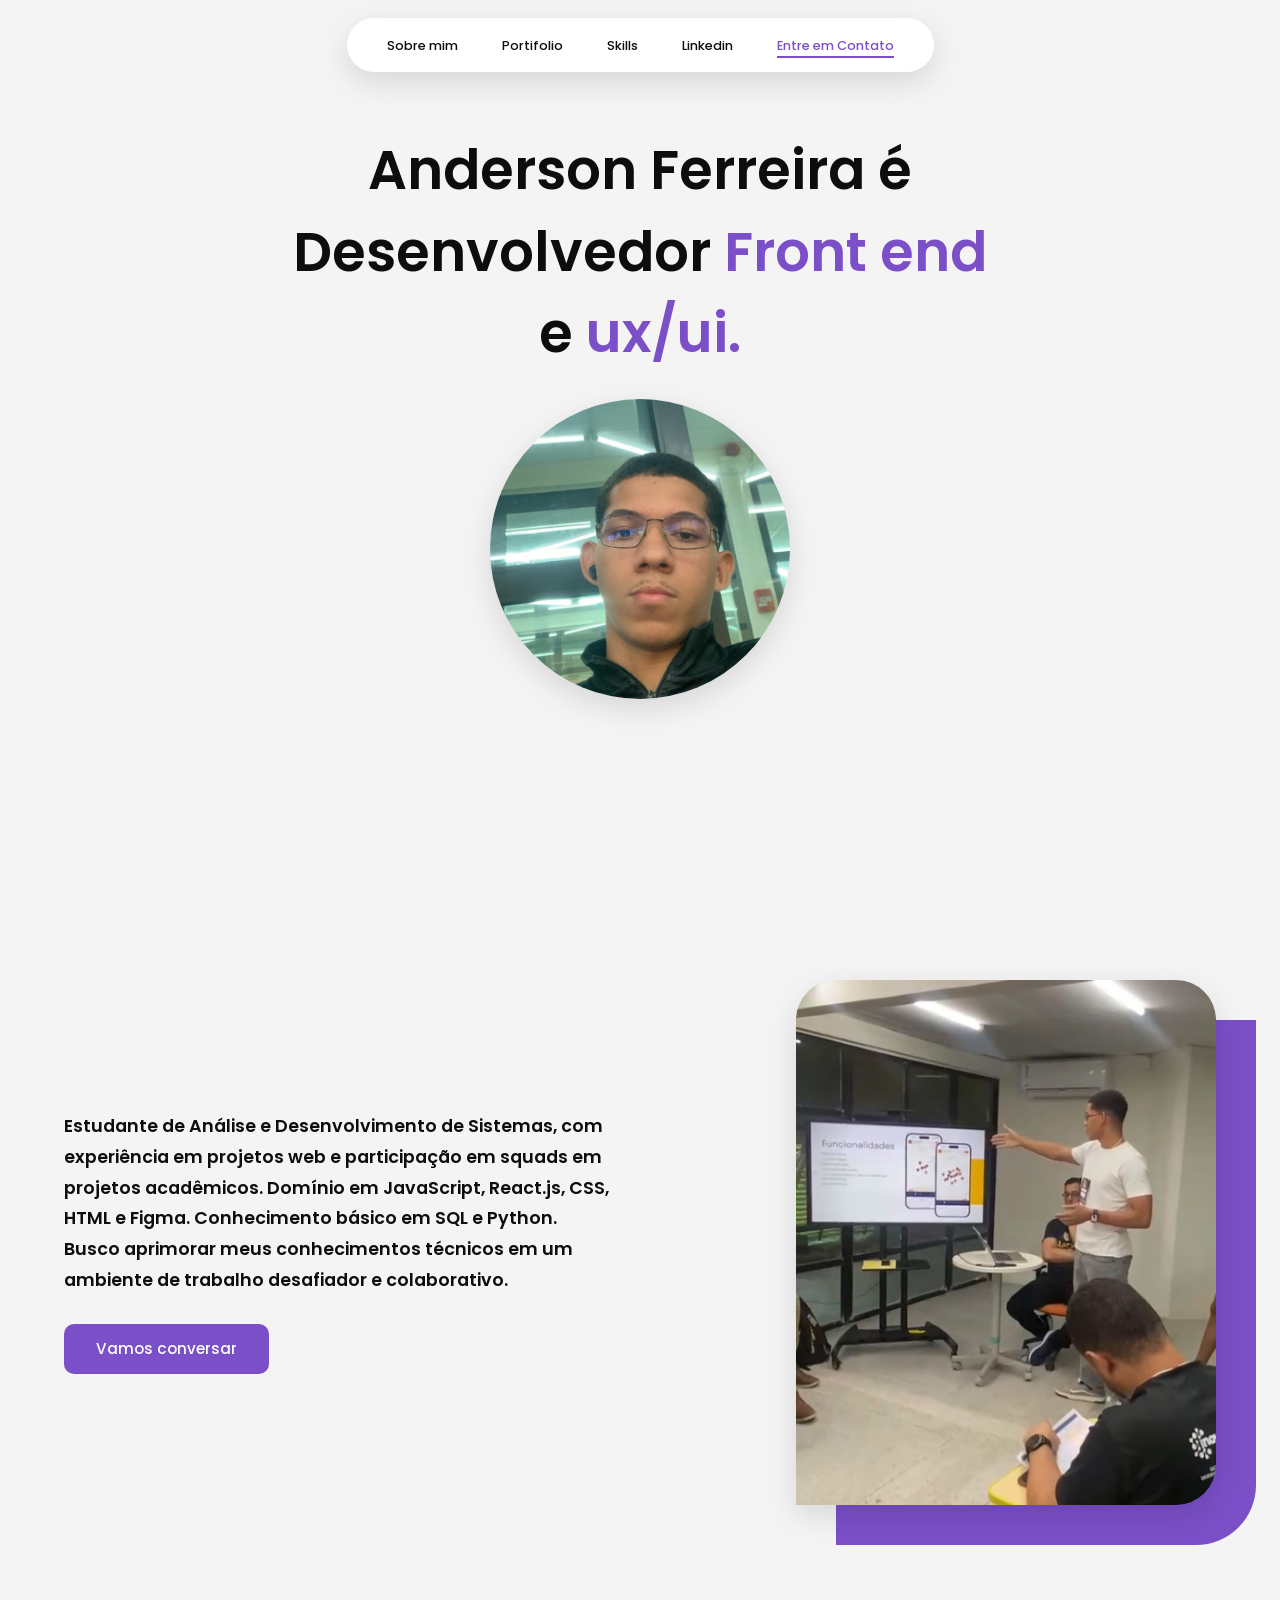
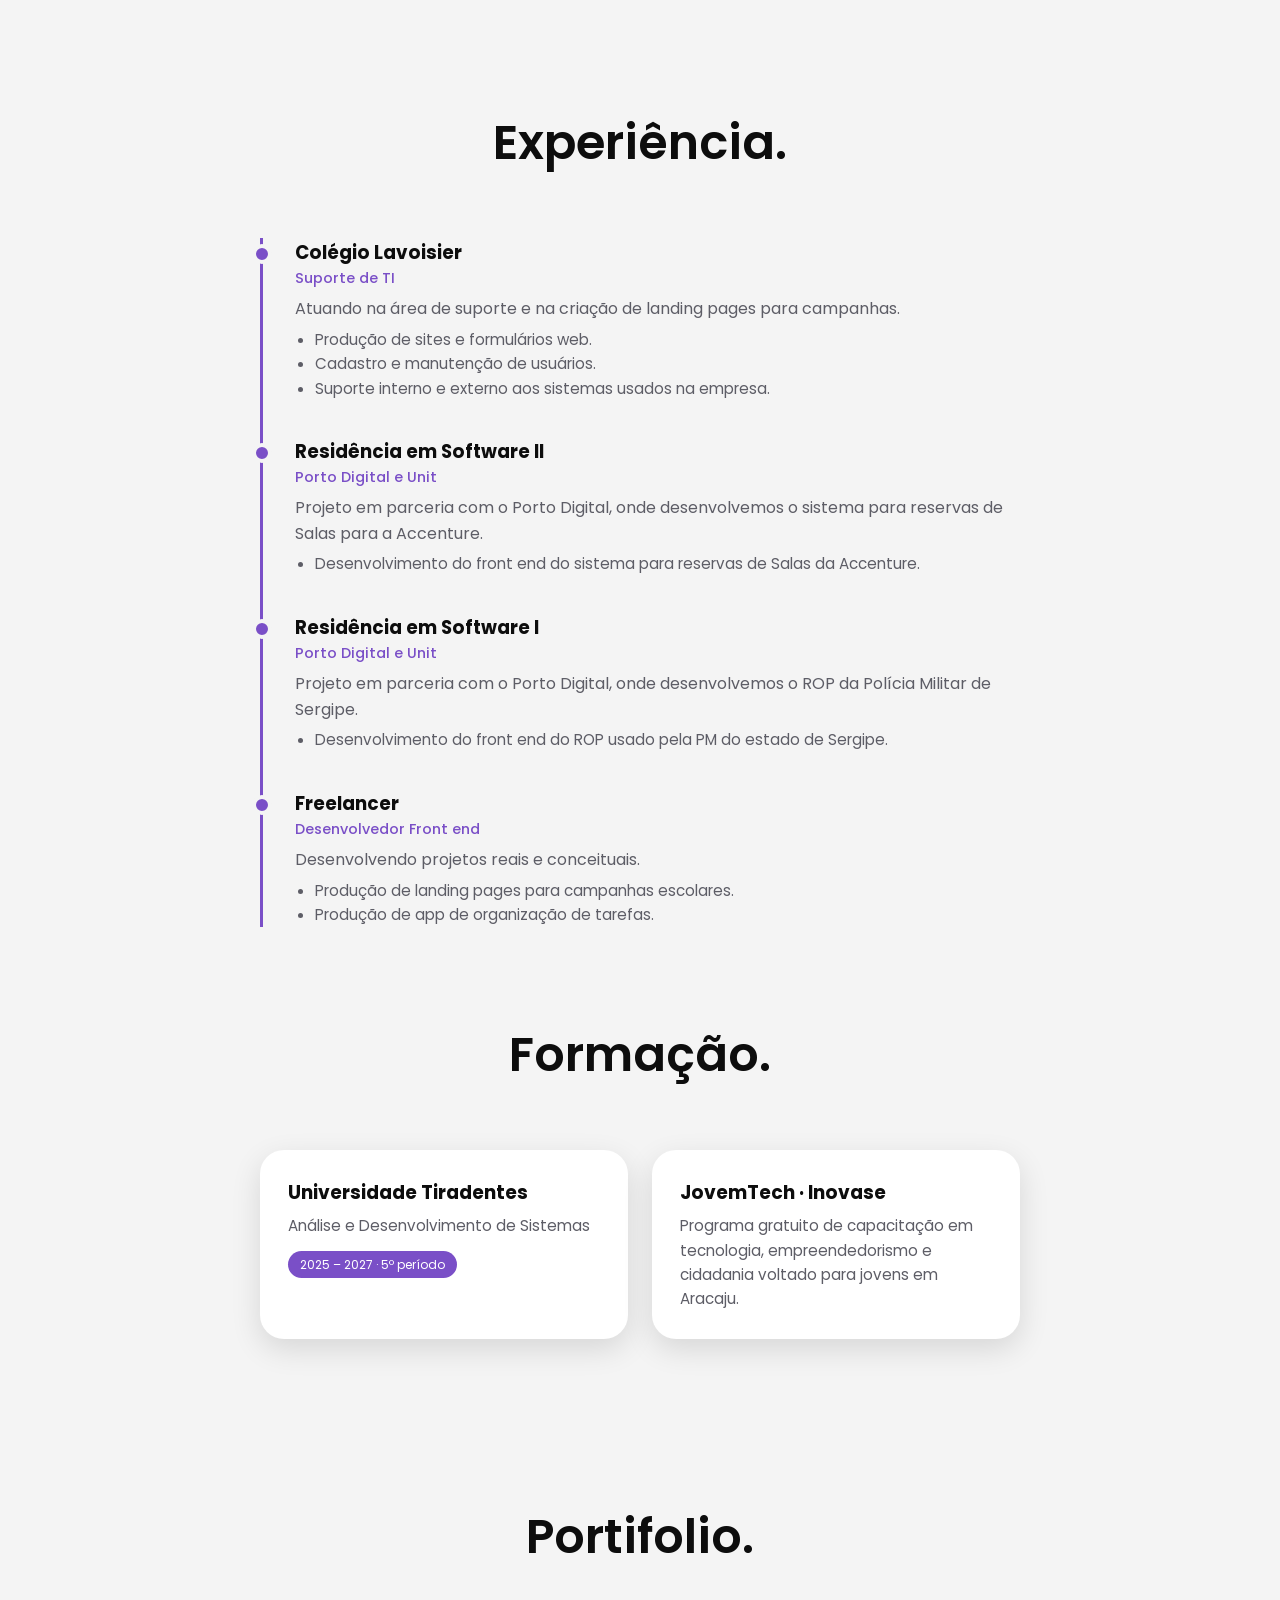
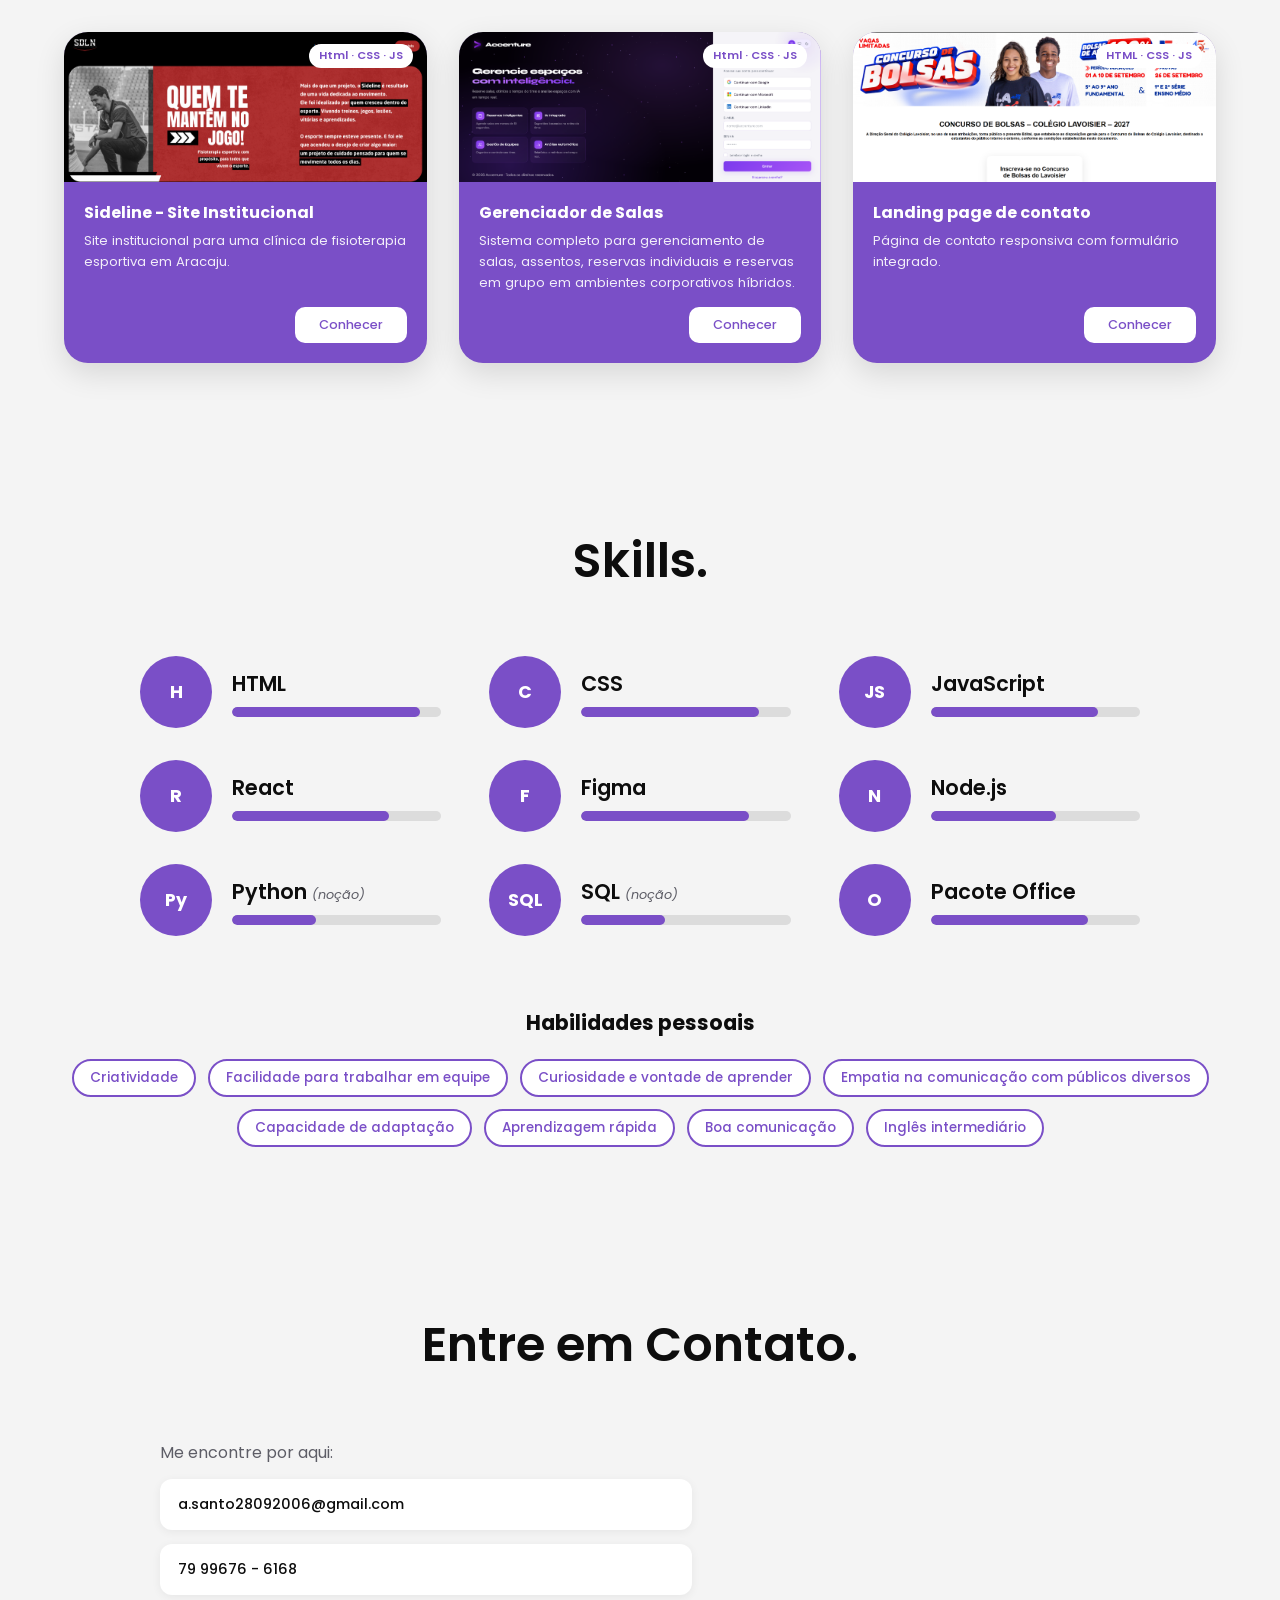
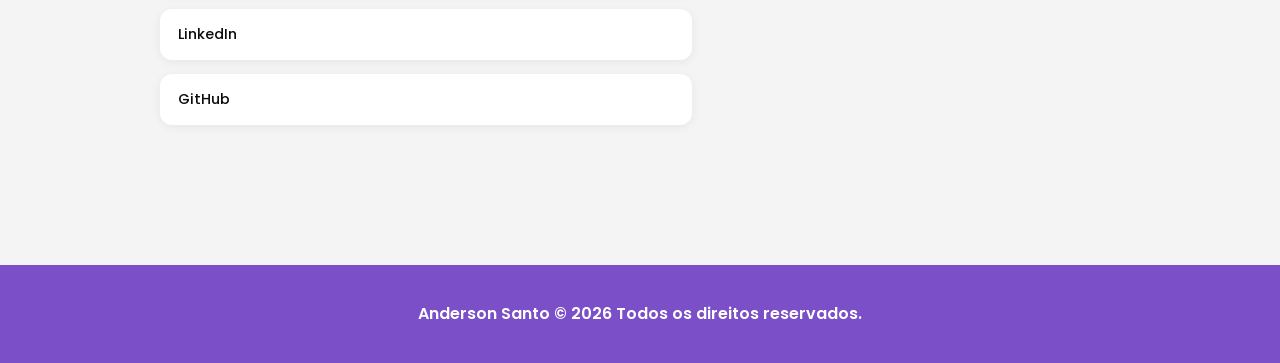
==== index.html @ 5b8234d6 "Initial commit: portfolio site Co-Authored-By: Claude Opus 5.5 <noreply@anthropic.com>" ====
<!DOCTYPE html>
<html lang="pt-BR">
<head>
  <meta charset="UTF-8" />
  <meta name="viewport" content="width=device-width, initial-scale=1.0" />
  <title>Anderson Ferreira | Desenvolvedor Front end e UX/UI</title>
   <link rel="icon" type="image" href="img/favicon-512.png" />
  <meta name="description" content="Portfólio de Anderson Ferreira, desenvolvedor Front end e UX/UI. HTML, CSS, JavaScript, React e Figma." />
  <link rel="preconnect" href="https://fonts.googleapis.com" />
  <link rel="preconnect" href="https://fonts.gstatic.com" crossorigin />
  <link href="https://fonts.googleapis.com/css2?family=Poppins:wght@400;500;600;700&display=swap" rel="stylesheet" />
  <link rel="stylesheet" href="style.css" />
</head>
<body>

  <!-- NAVBAR -->
  <header class="nav-wrap">
    <nav class="nav" id="nav" aria-label="Navegação principal">
      <button class="nav-toggle" id="navToggle" aria-label="Abrir menu" aria-expanded="false">
        <span></span><span></span><span></span>
      </button>
      <ul class="nav-list" id="navList">
        <li><a href="#sobre">Sobre mim</a></li>
        <li><a href="#portfolio">Portifolio</a></li>
        <li><a href="#skills">Skills</a></li>
        <li><a href="https://www.linkedin.com/in/anderson-ferreira-9839b72b6" target="_blank" rel="noopener">Linkedin</a></li>
        <li><a href="#contato">Entre em Contato</a></li>
      </ul>
    </nav>
  </header>

  <main>
    <!-- HERO -->
    <section class="hero" id="inicio">
      <h1 class="reveal">
        Anderson Ferreira é<br />
        Desenvolvedor <span class="accent">Front end</span><br />
        e <span class="accent">ux/ui.</span>
      </h1>
      <div class="hero-avatar reveal">
        <!-- Troque img/avatar.png pela sua ilustração -->
        <img src="img/foto1.jpeg" alt="Ilustração de Anderson Ferreira" id="avatarImg" />
     
      </div>
    </section>

    <!-- SOBRE -->
    <section class="about" id="sobre">
      <div class="about-text reveal">
        <p>
          Estudante de Análise e Desenvolvimento de Sistemas, com experiência em projetos web e
          participação em squads em projetos acadêmicos. Domínio em JavaScript, React.js, CSS, HTML
          e Figma. Conhecimento básico em SQL e Python. Busco aprimorar meus conhecimentos técnicos
          em um ambiente de trabalho desafiador e colaborativo.
        </p>
        <a href="#contato" class="btn btn-primary">Vamos conversar</a>
      </div>
      <div class="about-photo reveal">
        <div class="photo-frame">
          <!-- Troque img/foto.jpg pela sua foto -->
          <img src="img/foto2.jpeg" alt="Anderson Ferreira apresentando um projeto" id="photoImg" />
   
        </div>
      </div>
    </section>

    <!-- EXPERIÊNCIA E FORMAÇÃO -->
    <section class="section" id="experiencia">
      <h2 class="section-title reveal">Experiência.</h2>
      <div class="timeline">
        <article class="tl-item reveal">
          <span class="tl-dot"></span>
          <h3>Colégio Lavoisier <small>Suporte de TI</small></h3>
          <p>Atuando na área de suporte e na criação de landing pages para campanhas.</p>
          <ul>
            <li>Produção de sites e formulários web.</li>
            <li>Cadastro e manutenção de usuários.</li>
            <li>Suporte interno e externo aos sistemas usados na empresa.</li>
          </ul>
        </article>
         <article class="tl-item reveal">
          <span class="tl-dot"></span>
          <h3>Residência em Software II <small>Porto Digital e Unit</small></h3>
          <p>Projeto em parceria com o Porto Digital, onde desenvolvemos o sistema para reservas de Salas para a Accenture.</p>
          <ul>
            <li>Desenvolvimento do front end do sistema para reservas de Salas da Accenture.</li>
          </ul>
        </article>
        <article class="tl-item reveal">
          <span class="tl-dot"></span>
          <h3>Residência em Software I <small>Porto Digital e Unit</small></h3>
          <p>Projeto em parceria com o Porto Digital, onde desenvolvemos o ROP da Polícia Militar de Sergipe.</p>
          <ul>
            <li>Desenvolvimento do front end do ROP usado pela PM do estado de Sergipe.</li>
          </ul>
        </article>
        <article class="tl-item reveal">
          <span class="tl-dot"></span>
          <h3>Freelancer <small>Desenvolvedor Front end</small></h3>
          <p>Desenvolvendo projetos reais e conceituais.</p>
          <ul>
            <li>Produção de landing pages para campanhas escolares.</li>
            <li>Produção de app de organização de tarefas.</li>
          </ul>
        </article>
      </div>

      <h2 class="section-title sub reveal">Formação.</h2>
      <div class="edu-grid">
        <article class="edu-card reveal">
          <h3>Universidade Tiradentes</h3>
          <p>Análise e Desenvolvimento de Sistemas</p>
          <span class="tag">2025 – 2027 · 5º período</span>
        </article>
        <article class="edu-card reveal">
          <h3>JovemTech · Inovase</h3>
          <p>Programa gratuito de capacitação em tecnologia, empreendedorismo e cidadania voltado para jovens em Aracaju.</p>
        </article>
      </div>
    </section>

    <!-- PORTFÓLIO -->
    <section class="section" id="portfolio">
      <h2 class="section-title reveal">Portifolio.</h2>
      <div class="cards">

        <article class="card reveal">
          <div class="card-img">
            <img src="img/image3.png" alt="Tela de login do Gerenciador de Salas"><span class="card-icon">Html · CSS · JS</span></div>
          <div class="card-body">
            <h3>Sideline - Site Institucional</h3>
            <p>Site institucional para uma clínica de fisioterapia esportiva em Aracaju.</p>
            <a class="btn btn-light" href="https://andersonsanto09.github.io/site-sideline/" target="_blank" rel="noopener">Conhecer</a>
          </div>
        </article>

        <article class="card reveal">
          <div class="card-img">
            <img src="img/image.png" alt="Tela de login do Gerenciador de Salas">
            <span class="card-icon">Html · CSS · JS</span>
          </div>
          <div class="card-body">
            <h3>Gerenciador de Salas</h3>
            <p>Sistema completo para gerenciamento de salas, assentos, reservas individuais e reservas em grupo em ambientes corporativos híbridos.
            </p>
            <a class="btn btn-light" href="projects/accenture-v3-demo/accenture-v3/index.html" target="_blank" rel="noopener">Conhecer</a>
          </div>
        </article>


        <article class="card reveal">
          <div class="card-img">
             <img src="img/image2.png" alt="Tela de login do Gerenciador de Salas"><span class="card-icon">HTML · CSS · JS</span></div>
          <div class="card-body">
            <h3>Landing page de contato</h3>
            <p>Página de contato responsiva com formulário integrado.</p>
            <a class="btn btn-light" href="https://andersonsanto09.github.io/LandingPage-Formulario/" target="_blank" rel="noopener">Conhecer</a>
          </div>
        </article>

      </div>
    </section>

    <!-- SKILLS -->
    <section class="section" id="skills">
      <h2 class="section-title reveal">Skills.</h2>
      <div class="skills">
        <div class="skill reveal" data-level="90">
          <div class="skill-icon">H</div>
          <div class="skill-info"><span class="skill-name">HTML</span><div class="bar"><i></i></div></div>
        </div>
        <div class="skill reveal" data-level="85">
          <div class="skill-icon">C</div>
          <div class="skill-info"><span class="skill-name">CSS</span><div class="bar"><i></i></div></div>
        </div>
        <div class="skill reveal" data-level="80">
          <div class="skill-icon">JS</div>
          <div class="skill-info"><span class="skill-name">JavaScript</span><div class="bar"><i></i></div></div>
        </div>
        <div class="skill reveal" data-level="75">
          <div class="skill-icon">R</div>
          <div class="skill-info"><span class="skill-name">React</span><div class="bar"><i></i></div></div>
        </div>
        <div class="skill reveal" data-level="80">
          <div class="skill-icon">F</div>
          <div class="skill-info"><span class="skill-name">Figma</span><div class="bar"><i></i></div></div>
        </div>
        <div class="skill reveal" data-level="60">
          <div class="skill-icon">N</div>
          <div class="skill-info"><span class="skill-name">Node.js</span><div class="bar"><i></i></div></div>
        </div>
        <div class="skill reveal" data-level="40">
          <div class="skill-icon">Py</div>
          <div class="skill-info"><span class="skill-name">Python <em>(noção)</em></span><div class="bar"><i></i></div></div>
        </div>
        <div class="skill reveal" data-level="40">
          <div class="skill-icon">SQL</div>
          <div class="skill-info"><span class="skill-name">SQL <em>(noção)</em></span><div class="bar"><i></i></div></div>
        </div>
        <div class="skill reveal" data-level="75">
          <div class="skill-icon">O</div>
          <div class="skill-info"><span class="skill-name">Pacote Office</span><div class="bar"><i></i></div></div>
        </div>
      </div>

      <h3 class="soft-title reveal">Habilidades pessoais</h3>
      <ul class="chips reveal">
        <li>Criatividade</li>
        <li>Facilidade para trabalhar em equipe</li>
        <li>Curiosidade e vontade de aprender</li>
        <li>Empatia na comunicação com públicos diversos</li>
        <li>Capacidade de adaptação</li>
        <li>Aprendizagem rápida</li>
        <li>Boa comunicação</li>
        <li>Inglês intermediário</li>
      </ul>
    </section>

    <!-- CONTATO -->
    <section class="section" id="contato">
      <h2 class="section-title reveal">Entre em Contato.</h2>
      <div class="contact">
        <!-- <form class="form reveal" id="contactForm" novalidate>
          <label>Nome
            <input type="text" name="nome" id="nome" placeholder="Seu nome" required />
          </label>
          <label>E-mail
            <input type="email" name="email" id="email" placeholder="seu@email.com" required />
          </label>
          <label>Mensagem
            <textarea name="mensagem" id="mensagem" rows="5" placeholder="Como posso ajudar?" required></textarea>
          </label>
          <p class="form-msg" id="formMsg" role="status" aria-live="polite"></p>
          <button type="submit" class="btn btn-primary">Enviar mensagem</button>
        </form> -->

        <div class="contact-info reveal">
          <p>Me encontre por aqui:</p>
          <a href="mailto:a.santo28092006@gmail.com" class="contact-link">a.santo28092006@gmail.com</a>
          <a href="tel:79996766168" class="contact-link">79 99676 - 6168</a>
          <a href="https://www.linkedin.com/in/anderson-ferreira-9839b72b6" target="_blank" rel="noopener" class="contact-link">LinkedIn</a>
          <a href="https://github.com/andersonsanto09" target="_blank" rel="noopener" class="contact-link">GitHub</a>
        </div>
      </div>
    </section>
  </main>

  <footer class="footer">
    <p>Anderson Santo © 2026 Todos os direitos reservados.</p>
  </footer>

  <script src="script.js"></script>
</body>
</html>
---- style.css ----
:root {
  --purple: #7a4fc7;
  --purple-dark: #6238b0;
  --bg: #f4f4f4;
  --text: #0d0d0d;
  --muted: #5d5d66;
  --gray: #dcdcdc;
  --radius: 24px;
  --shadow: 0 10px 30px rgba(0, 0, 0, 0.12);
}

*, *::before, *::after { box-sizing: border-box; margin: 0; padding: 0; }

html { scroll-behavior: smooth; scroll-padding-top: 90px; }

body {
  font-family: "Poppins", system-ui, sans-serif;
  background: var(--bg);
  color: var(--text);
  line-height: 1.6;
  overflow-x: hidden;
}

img { max-width: 100%; display: block; }
a { color: inherit; text-decoration: none; }
ul { list-style: none; }

/* ---------- NAV ---------- */
.nav-wrap {
  position: fixed;
  top: 18px;
  left: 0;
  right: 0;
  display: flex;
  justify-content: center;
  z-index: 100;
  padding: 0 16px;
}
.nav {
  background: #fff;
  border-radius: 30px;
  box-shadow: var(--shadow);
  padding: 14px 40px;
}
.nav-list { display: flex; gap: 44px; }
.nav-list a {
  font-size: 0.8rem;
  font-weight: 500;
  position: relative;
  padding: 4px 0;
  transition: color 0.2s;
}
.nav-list a::after {
  content: "";
  position: absolute;
  left: 0; bottom: 0;
  width: 0; height: 2px;
  background: var(--purple);
  transition: width 0.25s;
}
.nav-list a:hover, .nav-list a.active { color: var(--purple); }
.nav-list a:hover::after, .nav-list a.active::after { width: 100%; }

.nav-toggle { display: none; background: none; border: 0; cursor: pointer; padding: 4px; }
.nav-toggle span { display: block; width: 24px; height: 2px; background: var(--text); margin: 5px 0; transition: 0.25s; }

/* ---------- HERO ---------- */
.hero {
  min-height: 100vh;
  padding: 130px 20px 60px;
  text-align: center;
  display: flex;
  flex-direction: column;
  align-items: center;
}
.hero h1 {
  font-size: clamp(2rem, 5vw, 3.4rem);
  font-weight: 600;
  line-height: 1.5;
}
.accent { color: var(--purple); }
.hero-avatar {
  margin-top: 24px;
  width: min(300px, 70vw);
}
.hero-avatar img {
  width: 100%;
  aspect-ratio: 1;
  object-fit: cover;
  object-position: 50% 75%;
  border-radius: 50%;
  box-shadow: var(--shadow);
}
.avatar-fallback {
  width: 220px; height: 220px; border-radius: 50%;
  background: var(--purple); color: #fff;
  display: grid; place-items: center;
  font-size: 4rem; font-weight: 700;
}

/* ---------- SOBRE ---------- */
.about {
  max-width: 1200px;
  margin: 0 auto;
  padding: 80px 24px 120px;
  display: grid;
  grid-template-columns: 1fr 1fr;
  gap: 60px;
  align-items: center;
}
.about-text p {
  font-size: 1.1rem;
  font-weight: 600;
  line-height: 1.75;
  margin-bottom: 28px;
}
.photo-frame {
  position: relative;
  width: min(420px, 100%);
  margin-left: auto;
  aspect-ratio: 4 / 5;
  z-index: 0;
}
.photo-frame::before {
  content: "";
  position: absolute;
  inset: 40px -40px -40px 40px;
  background: var(--purple);
  border-radius: 0 0 60px 0;
  border-bottom-right-radius: 60px;
  z-index: -1;
}
.photo-frame img, .photo-fallback {
  width: 100%; height: 100%;
  object-fit: cover;
  border-radius: 40px 40px 40px 0;
  box-shadow: var(--shadow);
}
.photo-fallback { background: var(--gray); display: grid; place-items: center; color: var(--muted); }

/* ---------- SEÇÕES ---------- */
.section {
  max-width: 1200px;
  margin: 0 auto;
  padding: 80px 24px;
}
.section-title {
  text-align: center;
  font-size: clamp(2rem, 4vw, 3rem);
  font-weight: 600;
  margin-bottom: 56px;
}
.section-title.sub { margin-top: 90px; }

/* ---------- TIMELINE ---------- */
.timeline {
  max-width: 760px;
  margin: 0 auto;
  border-left: 3px solid var(--purple);
  padding-left: 32px;
  display: grid;
  gap: 36px;
}
.tl-item { position: relative; }
.tl-dot {
  position: absolute;
  left: -43px; top: 6px;
  width: 20px; height: 20px;
  background: var(--purple);
  border: 4px solid var(--bg);
  border-radius: 50%;
}
.tl-item h3 { font-size: 1.15rem; }
.tl-item h3 small { display: block; color: var(--purple); font-weight: 500; font-size: 0.9rem; }
.tl-item p { color: var(--muted); margin: 6px 0; }
.tl-item ul { list-style: disc; padding-left: 20px; color: var(--muted); font-size: 0.95rem; }

.edu-grid {
  display: grid;
  grid-template-columns: repeat(auto-fit, minmax(280px, 1fr));
  gap: 24px;
  max-width: 760px;
  margin: 0 auto;
}
.edu-card {
  background: #fff;
  border-radius: var(--radius);
  padding: 28px;
  box-shadow: var(--shadow);
}
.edu-card h3 { margin-bottom: 6px; }
.edu-card p { color: var(--muted); font-size: 0.95rem; }
.tag {
  display: inline-block; margin-top: 12px;
  background: var(--purple); color: #fff;
  font-size: 0.75rem; padding: 4px 12px; border-radius: 20px;
}

/* ---------- CARDS ---------- */
.cards {
  display: grid;
  grid-template-columns: repeat(auto-fill, minmax(290px, 1fr));
  gap: 32px;
}
.card {
  background: var(--purple);
  color: #fff;
  border-radius: var(--radius);
  overflow: hidden;
  box-shadow: var(--shadow);
  display: flex;
  flex-direction: column;
  transition: transform 0.25s, box-shadow 0.25s;
}
.card:hover { transform: translateY(-6px); box-shadow: 0 16px 36px rgba(122, 79, 199, 0.35); }
.card-img {
  height: 150px;
  background: var(--gray);
  position: relative;
  overflow: hidden;
}
.card-img img {
  width: 100%; height: 100%;
  object-fit: cover;
  object-position: left top;
  display: block;
}
.card-icon {
  position: absolute;
  top: 12px; right: 14px;
  font-size: 0.7rem; font-weight: 600;
  color: var(--purple);
  background: #fff;
  padding: 3px 10px;
  border-radius: 20px;
}
.card-body {
  padding: 18px 20px 20px;
  display: flex; flex-direction: column; flex: 1;
}
.card-body h3 { font-size: 1rem; }
.card-body p { font-size: 0.82rem; opacity: 0.9; margin: 4px 0 14px; flex: 1; }

/* ---------- BOTÕES ---------- */
.btn {
  display: inline-block;
  border: 0;
  cursor: pointer;
  font-family: inherit;
  font-weight: 500;
  border-radius: 10px;
  transition: transform 0.2s, background 0.2s;
}
.btn:hover { transform: translateY(-2px); }
.btn-light {
  align-self: flex-end;
  background: #fff;
  color: var(--purple);
  font-size: 0.8rem;
  padding: 8px 24px;
}
.btn-primary {
  background: var(--purple);
  color: #fff;
  padding: 13px 32px;
  font-size: 0.95rem;
}
.btn-primary:hover { background: var(--purple-dark); }

/* ---------- SKILLS ---------- */
.skills {
  display: grid;
  grid-template-columns: repeat(auto-fit, minmax(280px, 1fr));
  gap: 32px 48px;
  max-width: 1000px;
  margin: 0 auto;
}
.skill { display: flex; align-items: center; gap: 20px; }
.skill-icon {
  flex: none;
  width: 72px; height: 72px;
  border-radius: 50%;
  background: var(--purple);
  color: #fff;
  display: grid; place-items: center;
  font-weight: 700;
  font-size: 1.1rem;
}
.skill-info { flex: 1; }
.skill-name { font-size: 1.3rem; font-weight: 600; }
.skill-name em { font-size: 0.8rem; font-weight: 400; color: var(--muted); }
.bar { height: 10px; background: var(--gray); border-radius: 10px; margin-top: 6px; overflow: hidden; }
.bar i {
  display: block; height: 100%; width: 0;
  background: var(--purple);
  border-radius: 10px;
  transition: width 1.2s cubic-bezier(.2, .7, .2, 1);
}

.soft-title { text-align: center; margin: 70px 0 20px; font-size: 1.3rem; }
.chips { display: flex; flex-wrap: wrap; justify-content: center; gap: 12px; }
.chips li {
  background: #fff;
  border: 2px solid var(--purple);
  color: var(--purple);
  font-size: 0.85rem; font-weight: 500;
  padding: 6px 16px;
  border-radius: 30px;
}

/* ---------- CONTATO ---------- */
.contact {
  display: grid;
  grid-template-columns: 1.4fr 1fr;
  gap: 48px;
  max-width: 960px;
  margin: 0 auto;
}
.form { display: grid; gap: 16px; }
.form label { display: grid; gap: 6px; font-weight: 500; font-size: 0.9rem; }
.form input, .form textarea {
  font: inherit;
  padding: 12px 14px;
  border: 2px solid transparent;
  border-radius: 12px;
  background: #fff;
  box-shadow: 0 2px 10px rgba(0, 0, 0, 0.06);
  transition: border-color 0.2s;
  resize: vertical;
}
.form input:focus, .form textarea:focus { outline: 0; border-color: var(--purple); }
.form .btn { justify-self: start; }
.form-msg { min-height: 1.4em; font-size: 0.85rem; }
.form-msg.error { color: #c0392b; }
.form-msg.ok { color: #1e8449; }

.contact-info { display: grid; align-content: start; gap: 14px; }
.contact-info p { color: var(--muted); }
.contact-link {
  background: #fff;
  padding: 14px 18px;
  border-radius: 12px;
  box-shadow: 0 2px 10px rgba(0, 0, 0, 0.06);
  font-weight: 500;
  font-size: 0.9rem;
  word-break: break-all;
  transition: transform 0.2s, color 0.2s;
}
.contact-link:hover { transform: translateX(6px); color: var(--purple); }

/* ---------- FOOTER ---------- */
.footer {
  background: var(--purple);
  color: #fff;
  text-align: center;
  padding: 36px 16px;
  font-weight: 600;
  margin-top: 60px;
}

/* ---------- ANIMAÇÃO ---------- */
.reveal { opacity: 0; transform: translateY(28px); transition: opacity 0.7s, transform 0.7s; }
.reveal.visible { opacity: 1; transform: none; }
@media (prefers-reduced-motion: reduce) {
  html { scroll-behavior: auto; }
  .reveal { opacity: 1; transform: none; transition: none; }
  .bar i { transition: none; }
}

/* ---------- RESPONSIVO ---------- */
@media (max-width: 900px) {
  .about { grid-template-columns: 1fr; text-align: center; gap: 70px; }
  .photo-frame { margin: 0 auto; width: min(340px, 80%); }
  .photo-frame::before { inset: 28px -24px -28px 24px; }
  .contact { grid-template-columns: 1fr; }
}

@media (max-width: 720px) {
  .nav { padding: 10px 18px; width: 100%; max-width: 420px; }
  .nav-toggle { display: block; margin-left: auto; }
  .nav-list {
    display: none;
    flex-direction: column;
    gap: 14px;
    padding: 14px 0 6px;
    text-align: center;
  }
  .nav-list.open { display: flex; }
  .nav-list a { font-size: 0.95rem; }
  .nav-toggle[aria-expanded="true"] span:nth-child(1) { transform: translateY(7px) rotate(45deg); }
  .nav-toggle[aria-expanded="true"] span:nth-child(2) { opacity: 0; }
  .nav-toggle[aria-expanded="true"] span:nth-child(3) { transform: translateY(-7px) rotate(-45deg); }
  .hero { padding-top: 110px; }
  .section { padding: 60px 20px; }
}
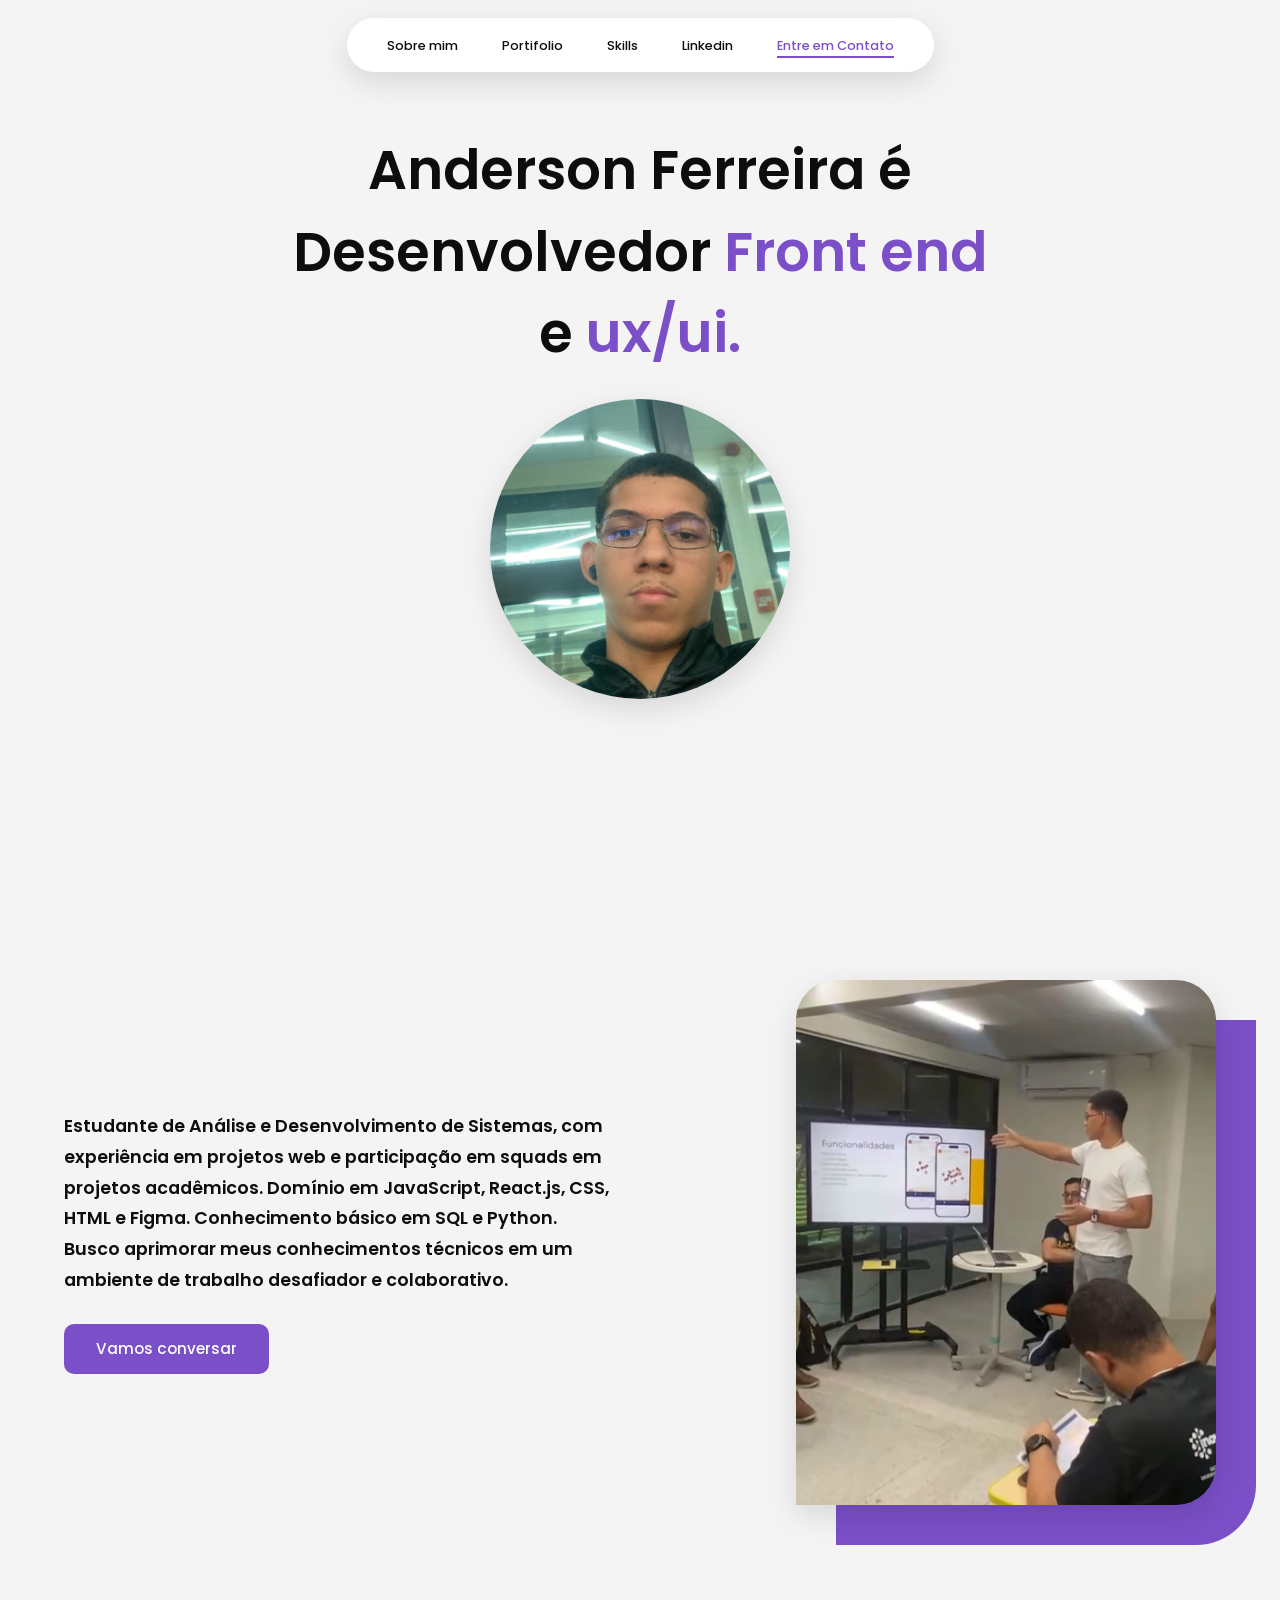
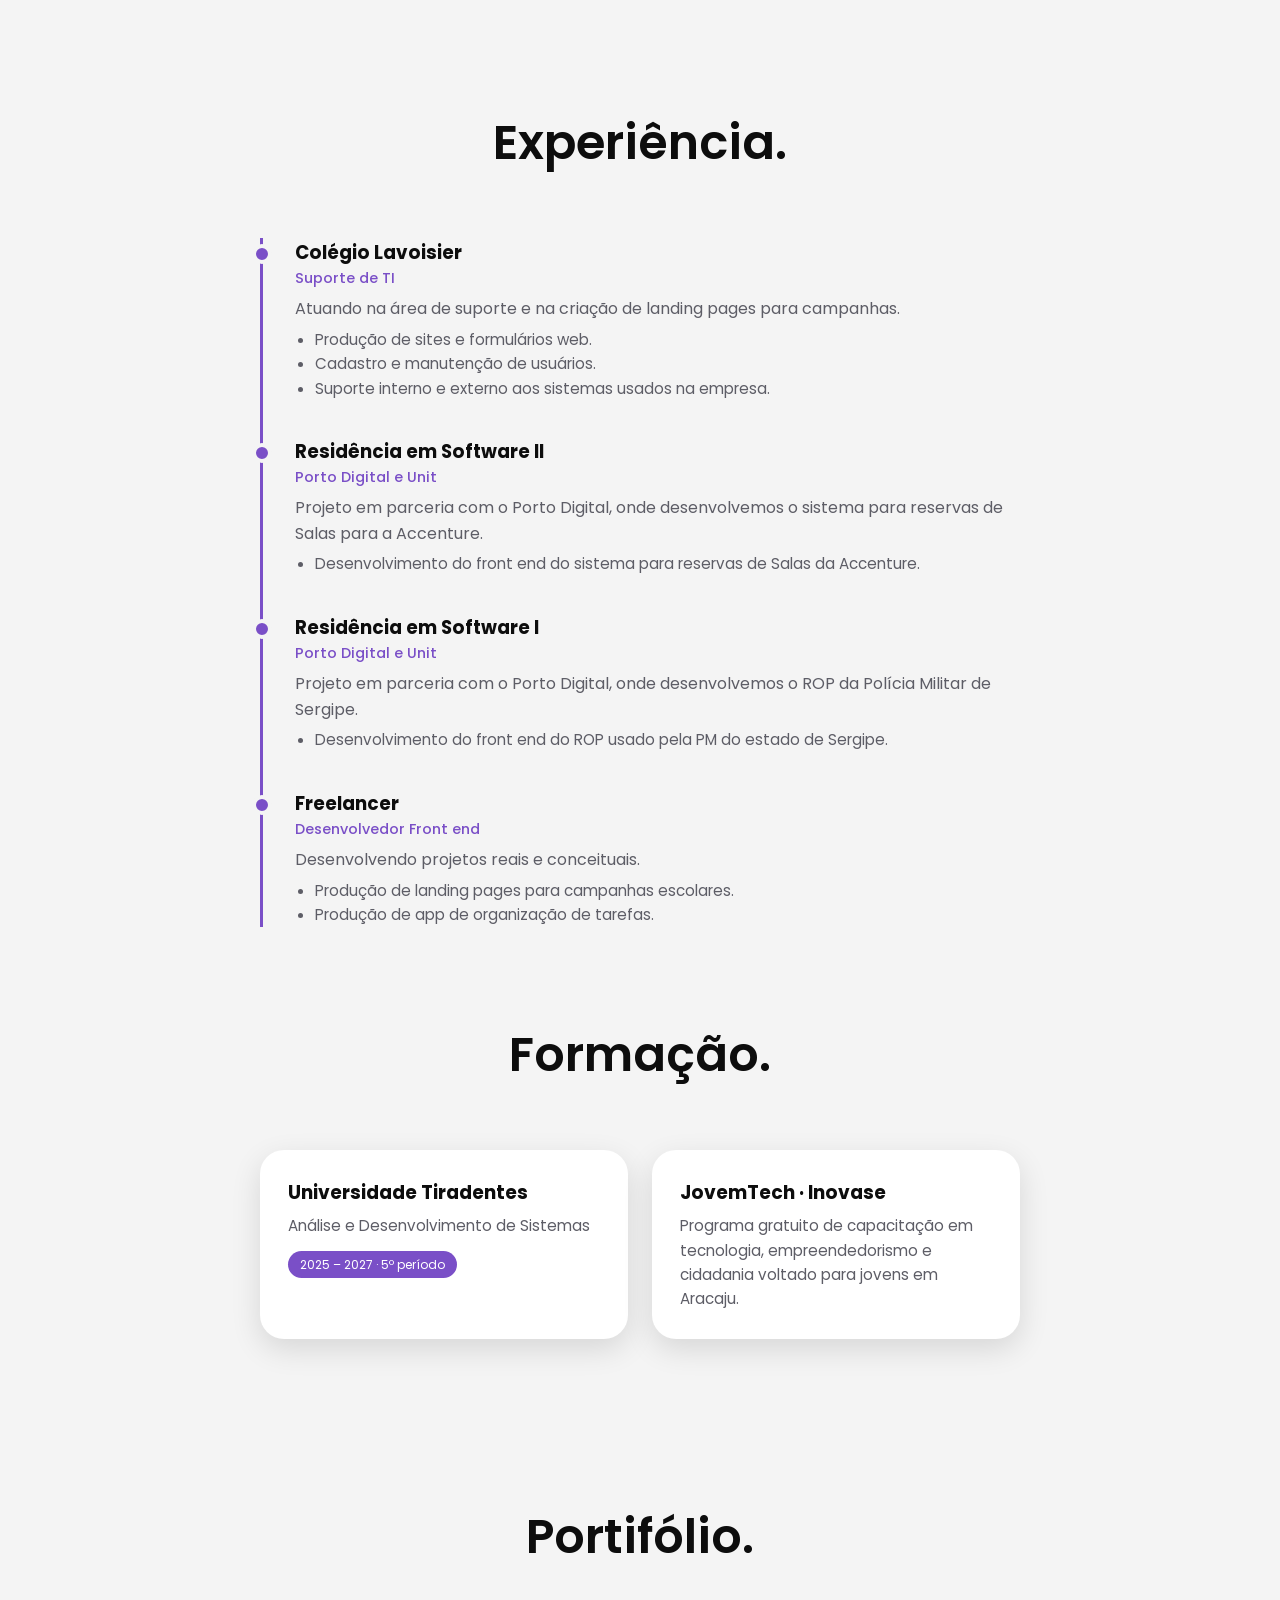
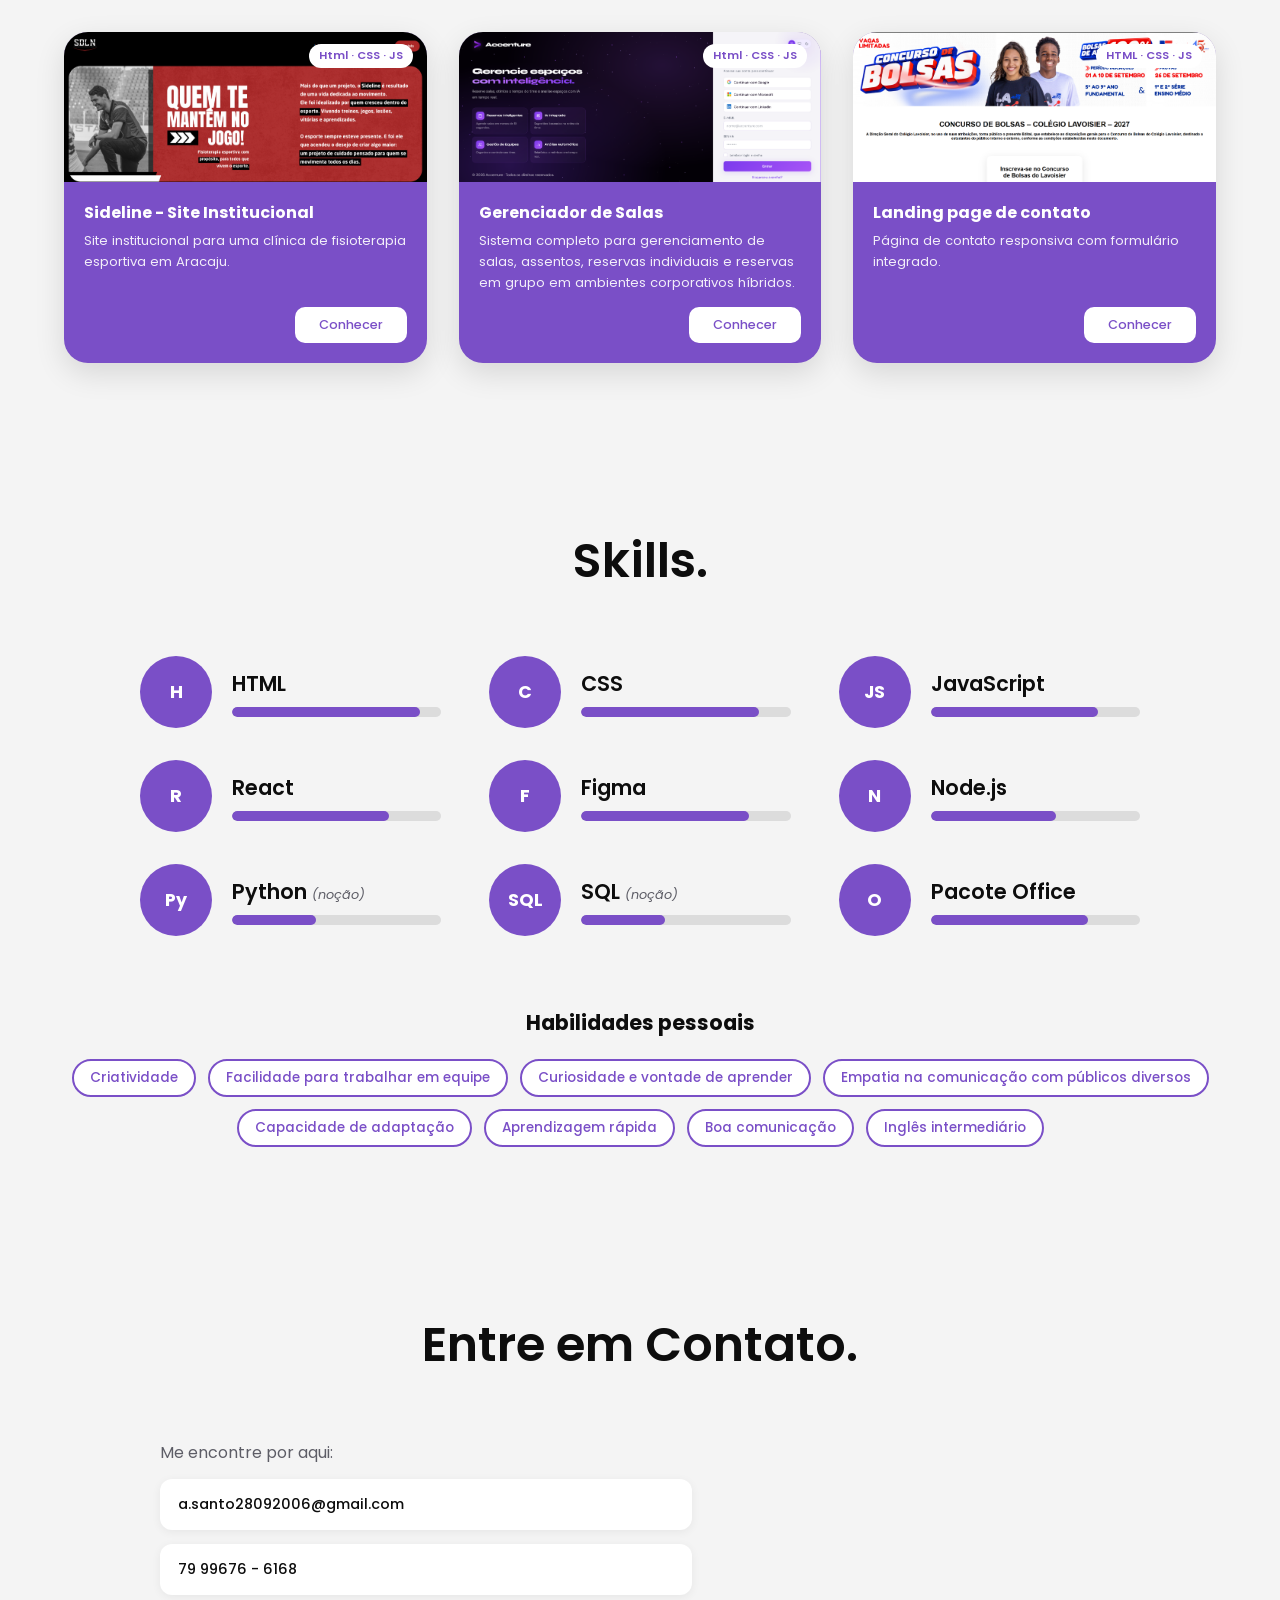
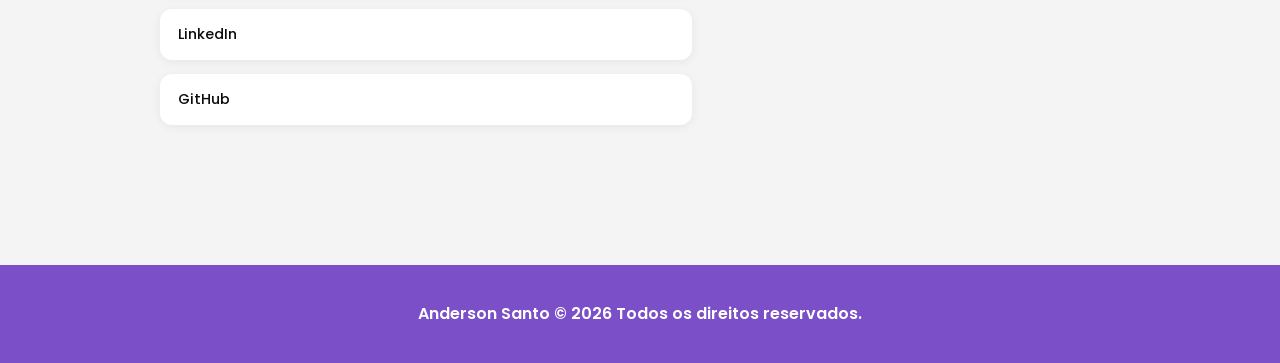
==== commit ad99dd33: "alteração na linha 127" ====
--- a/index.html
+++ b/index.html
@@ -121,7 +121,7 @@
 
     <!-- PORTFÓLIO -->
     <section class="section" id="portfolio">
-      <h2 class="section-title reveal">Portifolio.</h2>
+      <h2 class="section-title reveal">Portifólio.</h2>
       <div class="cards">
 
         <article class="card reveal">
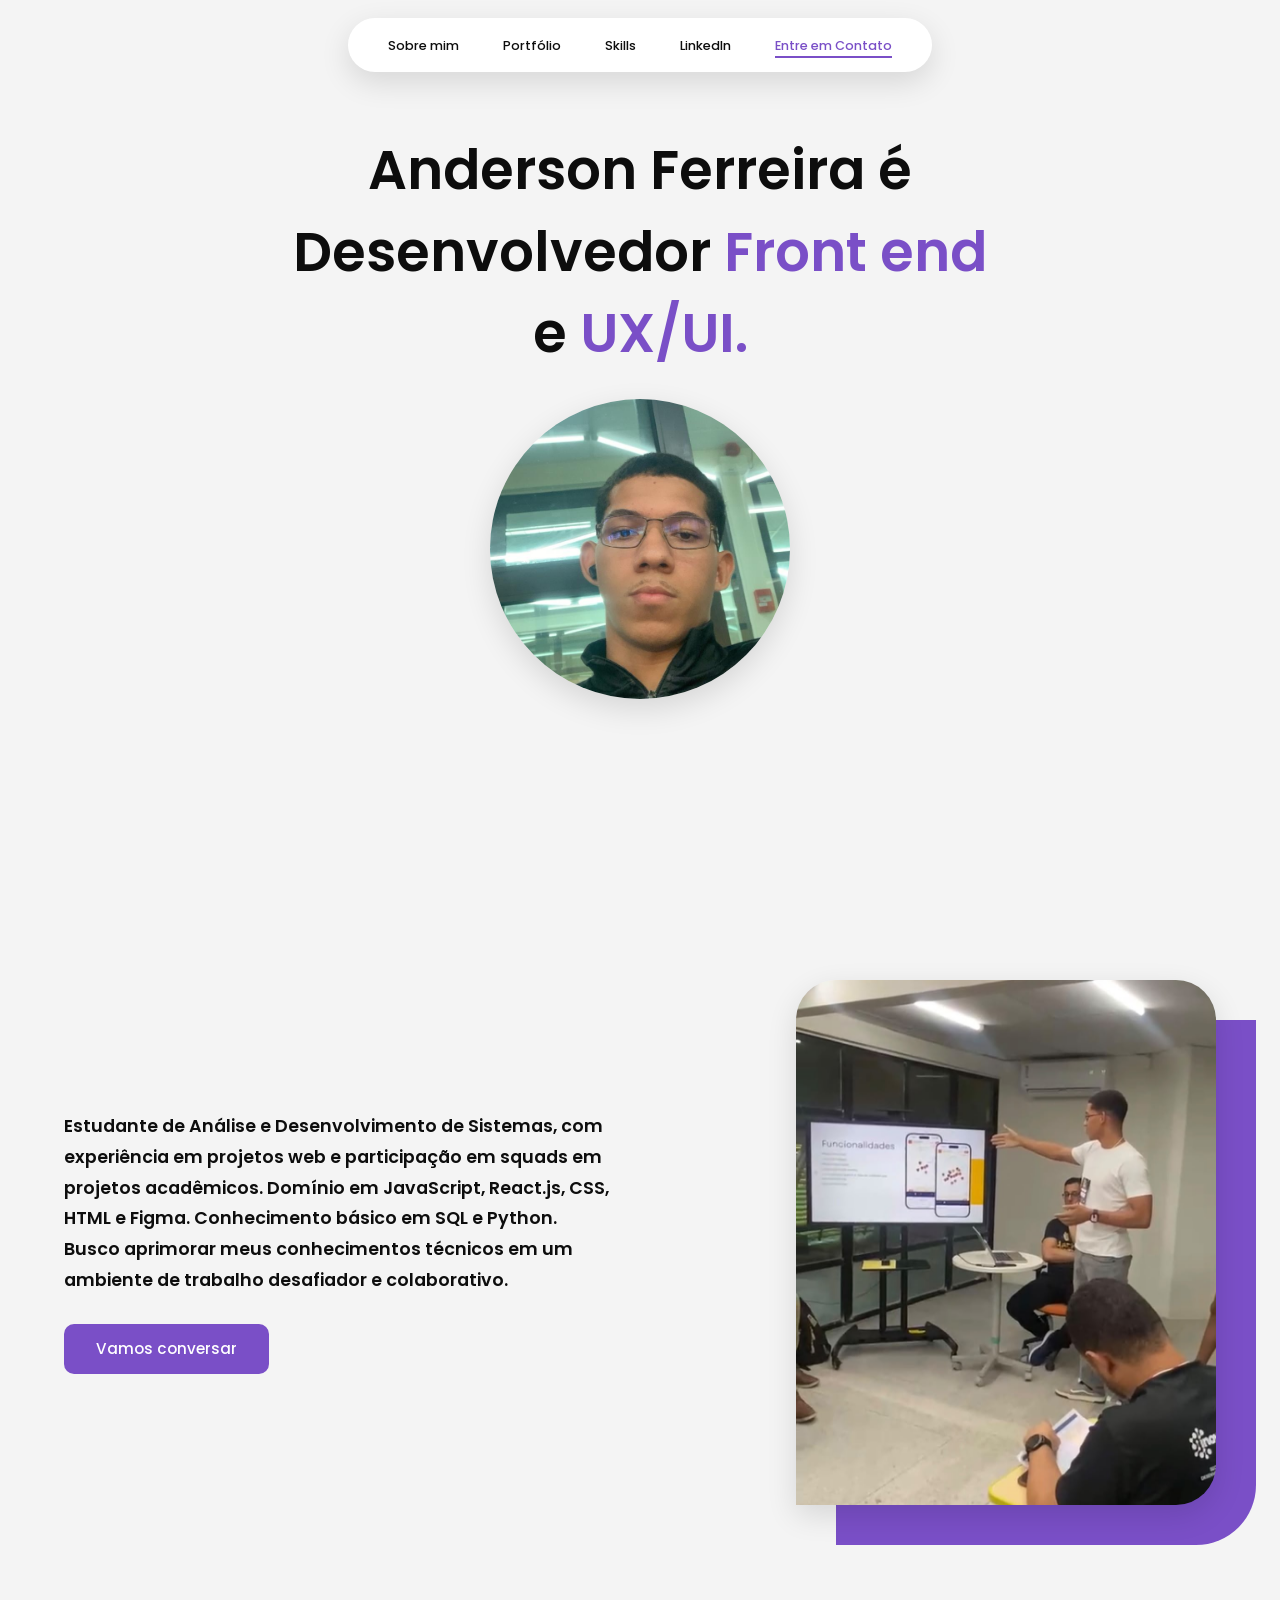
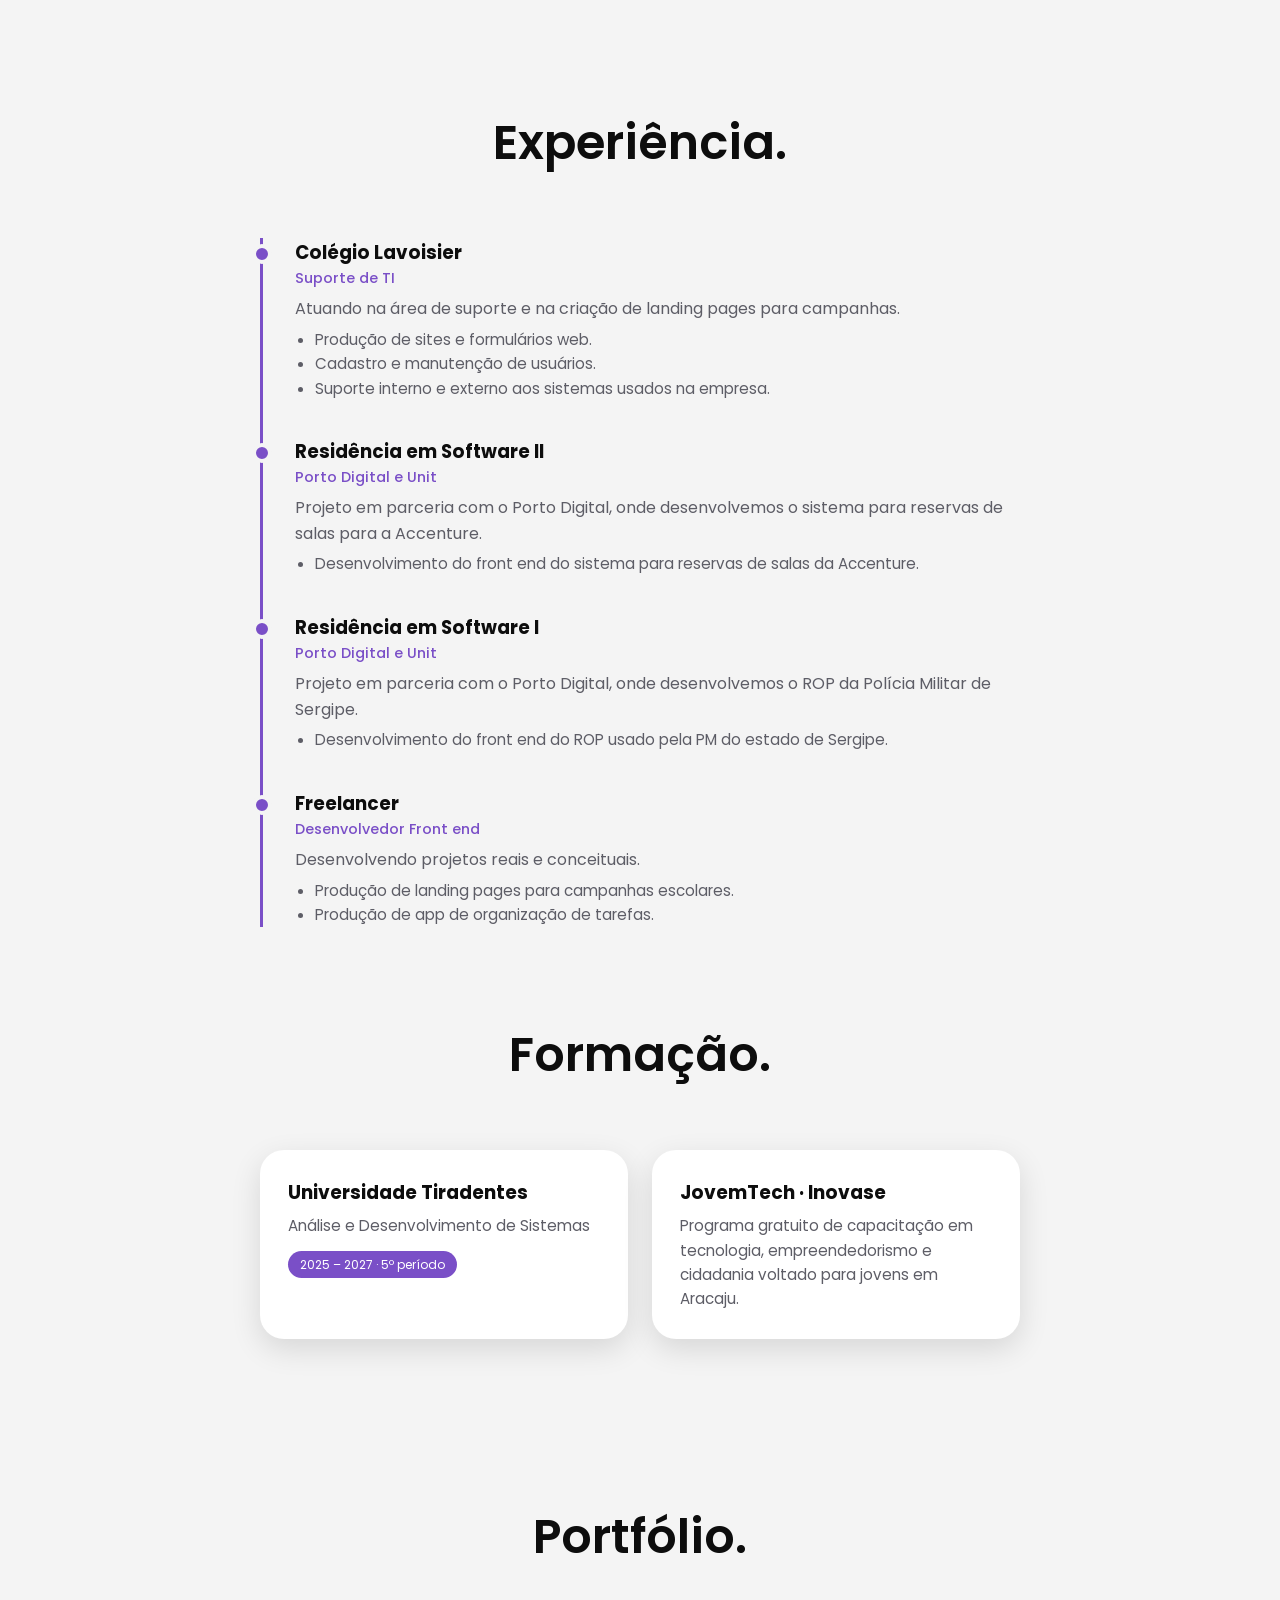
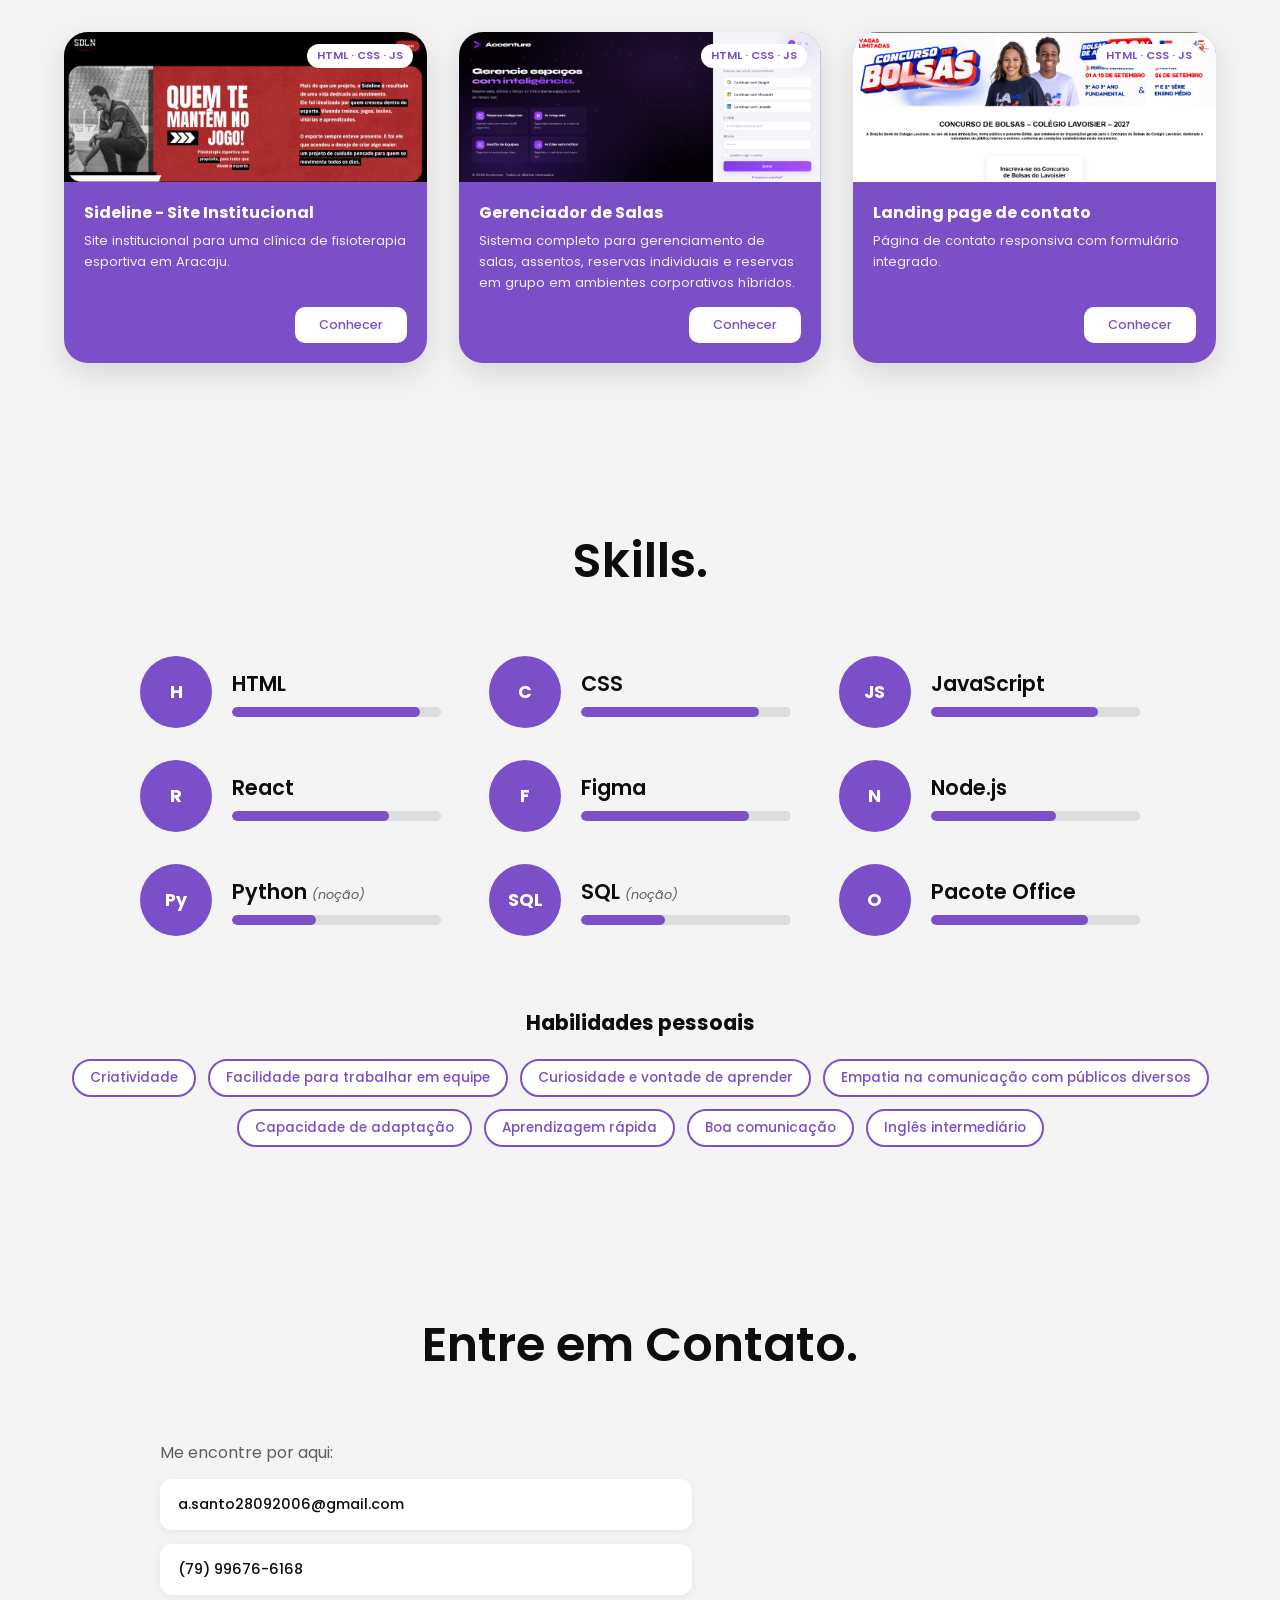
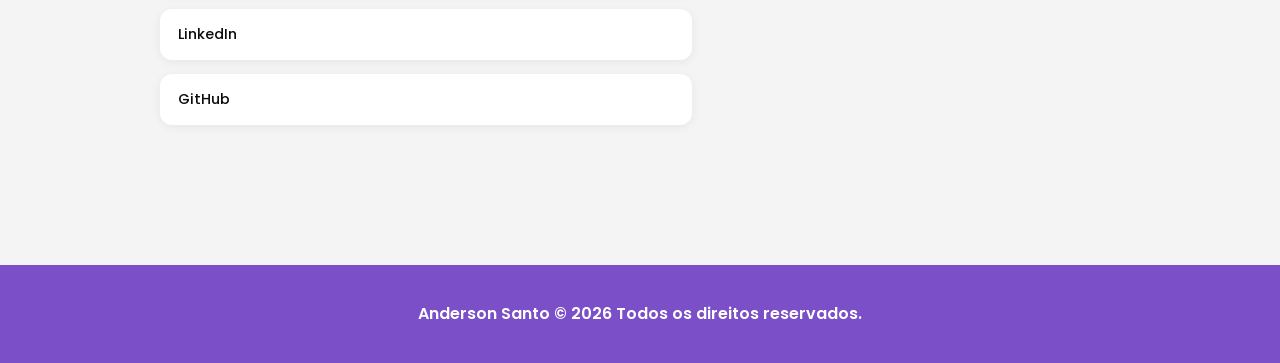
==== commit cf4047e3: "Corrige erros de português e textos no index.html Co-Authored-By: Claude Opus 5.5 <noreply@anthropic" ====
--- a/index.html
+++ b/index.html
@@ -21,9 +21,9 @@
       </button>
       <ul class="nav-list" id="navList">
         <li><a href="#sobre">Sobre mim</a></li>
-        <li><a href="#portfolio">Portifolio</a></li>
+        <li><a href="#portfolio">Portfólio</a></li>
         <li><a href="#skills">Skills</a></li>
-        <li><a href="https://www.linkedin.com/in/anderson-ferreira-9839b72b6" target="_blank" rel="noopener">Linkedin</a></li>
+        <li><a href="https://www.linkedin.com/in/anderson-ferreira-9839b72b6" target="_blank" rel="noopener">LinkedIn</a></li>
         <li><a href="#contato">Entre em Contato</a></li>
       </ul>
     </nav>
@@ -35,7 +35,7 @@
       <h1 class="reveal">
         Anderson Ferreira é<br />
         Desenvolvedor <span class="accent">Front end</span><br />
-        e <span class="accent">ux/ui.</span>
+        e <span class="accent">UX/UI.</span>
       </h1>
       <div class="hero-avatar reveal">
         <!-- Troque img/avatar.png pela sua ilustração -->
@@ -81,9 +81,9 @@
          <article class="tl-item reveal">
           <span class="tl-dot"></span>
           <h3>Residência em Software II <small>Porto Digital e Unit</small></h3>
-          <p>Projeto em parceria com o Porto Digital, onde desenvolvemos o sistema para reservas de Salas para a Accenture.</p>
-          <ul>
-            <li>Desenvolvimento do front end do sistema para reservas de Salas da Accenture.</li>
+          <p>Projeto em parceria com o Porto Digital, onde desenvolvemos o sistema para reservas de salas para a Accenture.</p>
+          <ul>
+            <li>Desenvolvimento do front end do sistema para reservas de salas da Accenture.</li>
           </ul>
         </article>
         <article class="tl-item reveal">
@@ -121,12 +121,12 @@
 
     <!-- PORTFÓLIO -->
     <section class="section" id="portfolio">
-      <h2 class="section-title reveal">Portifólio.</h2>
+      <h2 class="section-title reveal">Portfólio.</h2>
       <div class="cards">
 
         <article class="card reveal">
           <div class="card-img">
-            <img src="img/image3.png" alt="Tela de login do Gerenciador de Salas"><span class="card-icon">Html · CSS · JS</span></div>
+            <img src="img/image3.png" alt="Página inicial do site da Sideline"><span class="card-icon">HTML · CSS · JS</span></div>
           <div class="card-body">
             <h3>Sideline - Site Institucional</h3>
             <p>Site institucional para uma clínica de fisioterapia esportiva em Aracaju.</p>
@@ -137,7 +137,7 @@
         <article class="card reveal">
           <div class="card-img">
             <img src="img/image.png" alt="Tela de login do Gerenciador de Salas">
-            <span class="card-icon">Html · CSS · JS</span>
+            <span class="card-icon">HTML · CSS · JS</span>
           </div>
           <div class="card-body">
             <h3>Gerenciador de Salas</h3>
@@ -150,7 +150,7 @@
 
         <article class="card reveal">
           <div class="card-img">
-             <img src="img/image2.png" alt="Tela de login do Gerenciador de Salas"><span class="card-icon">HTML · CSS · JS</span></div>
+             <img src="img/image2.png" alt="Landing page de contato"><span class="card-icon">HTML · CSS · JS</span></div>
           <div class="card-body">
             <h3>Landing page de contato</h3>
             <p>Página de contato responsiva com formulário integrado.</p>
@@ -237,7 +237,7 @@
         <div class="contact-info reveal">
           <p>Me encontre por aqui:</p>
           <a href="mailto:a.santo28092006@gmail.com" class="contact-link">a.santo28092006@gmail.com</a>
-          <a href="tel:79996766168" class="contact-link">79 99676 - 6168</a>
+          <a href="tel:+5579996766168" class="contact-link">(79) 99676-6168</a>
           <a href="https://www.linkedin.com/in/anderson-ferreira-9839b72b6" target="_blank" rel="noopener" class="contact-link">LinkedIn</a>
           <a href="https://github.com/andersonsanto09" target="_blank" rel="noopener" class="contact-link">GitHub</a>
         </div>
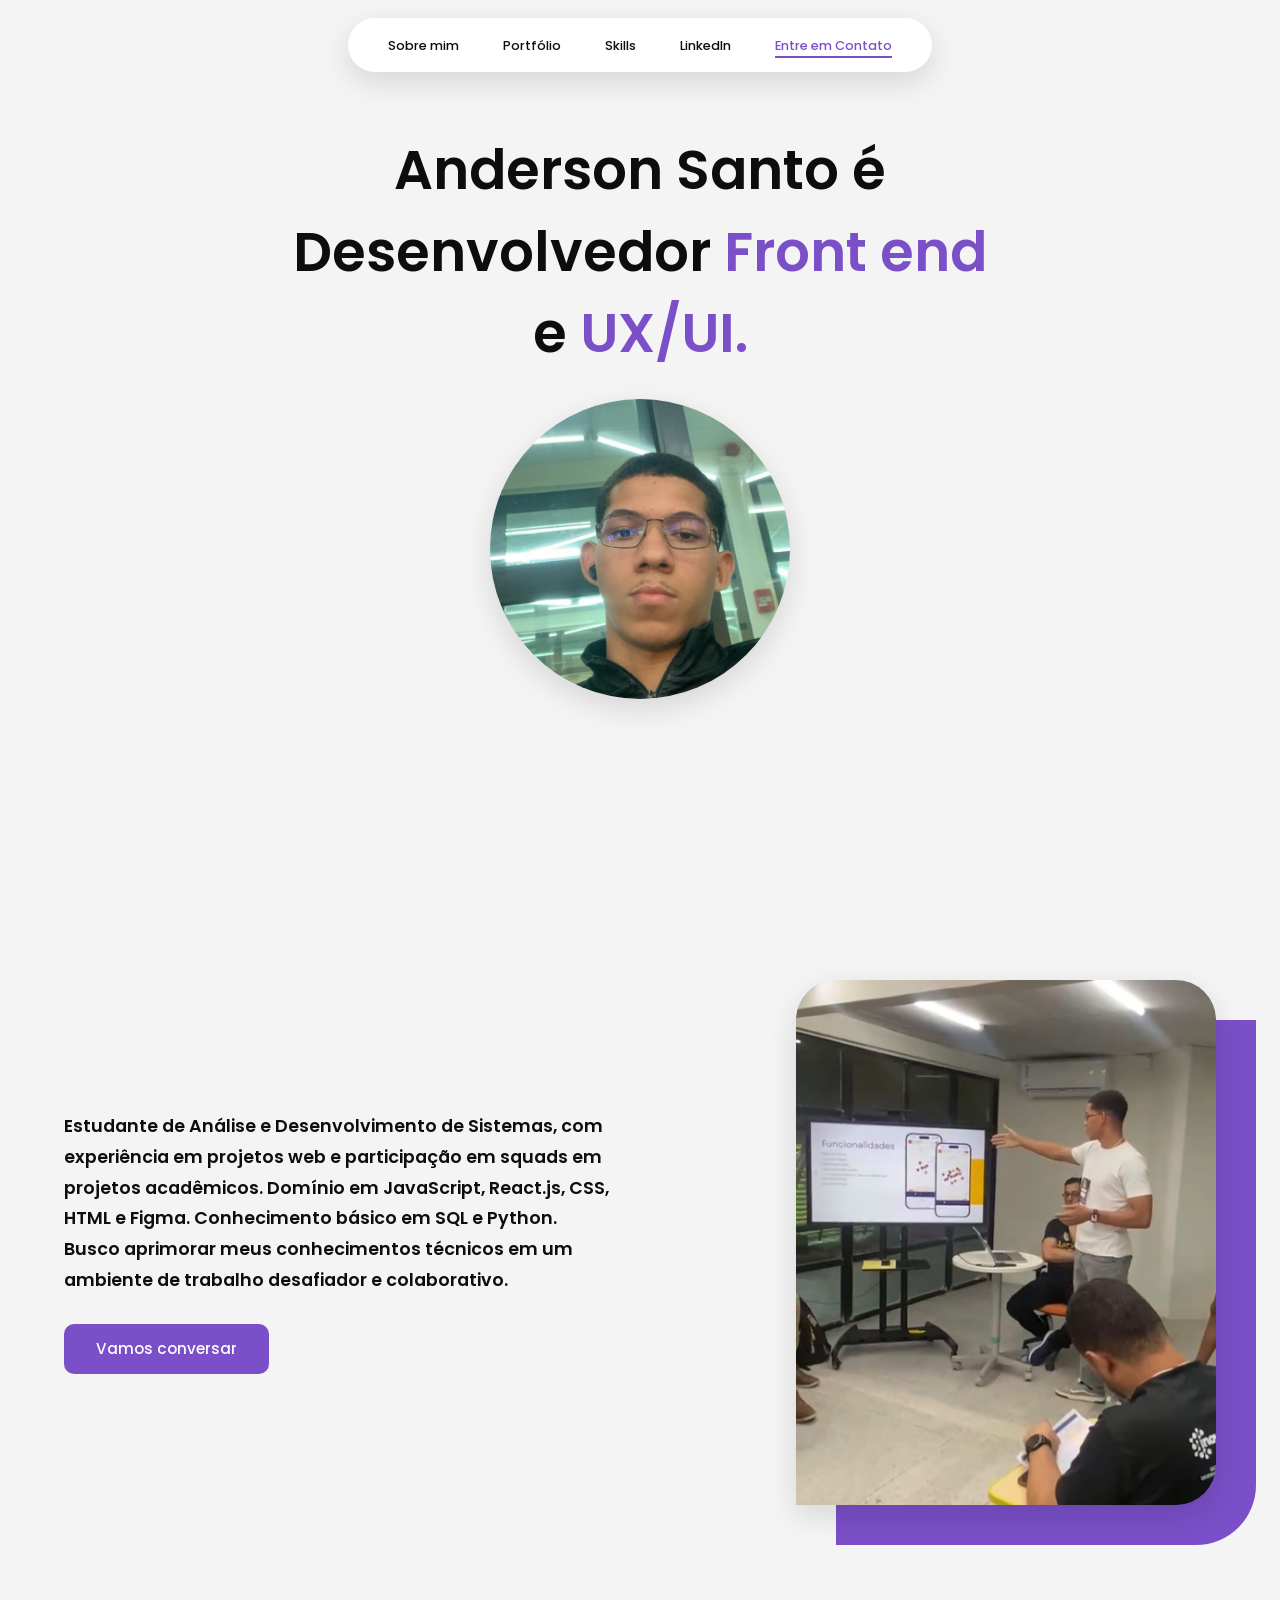
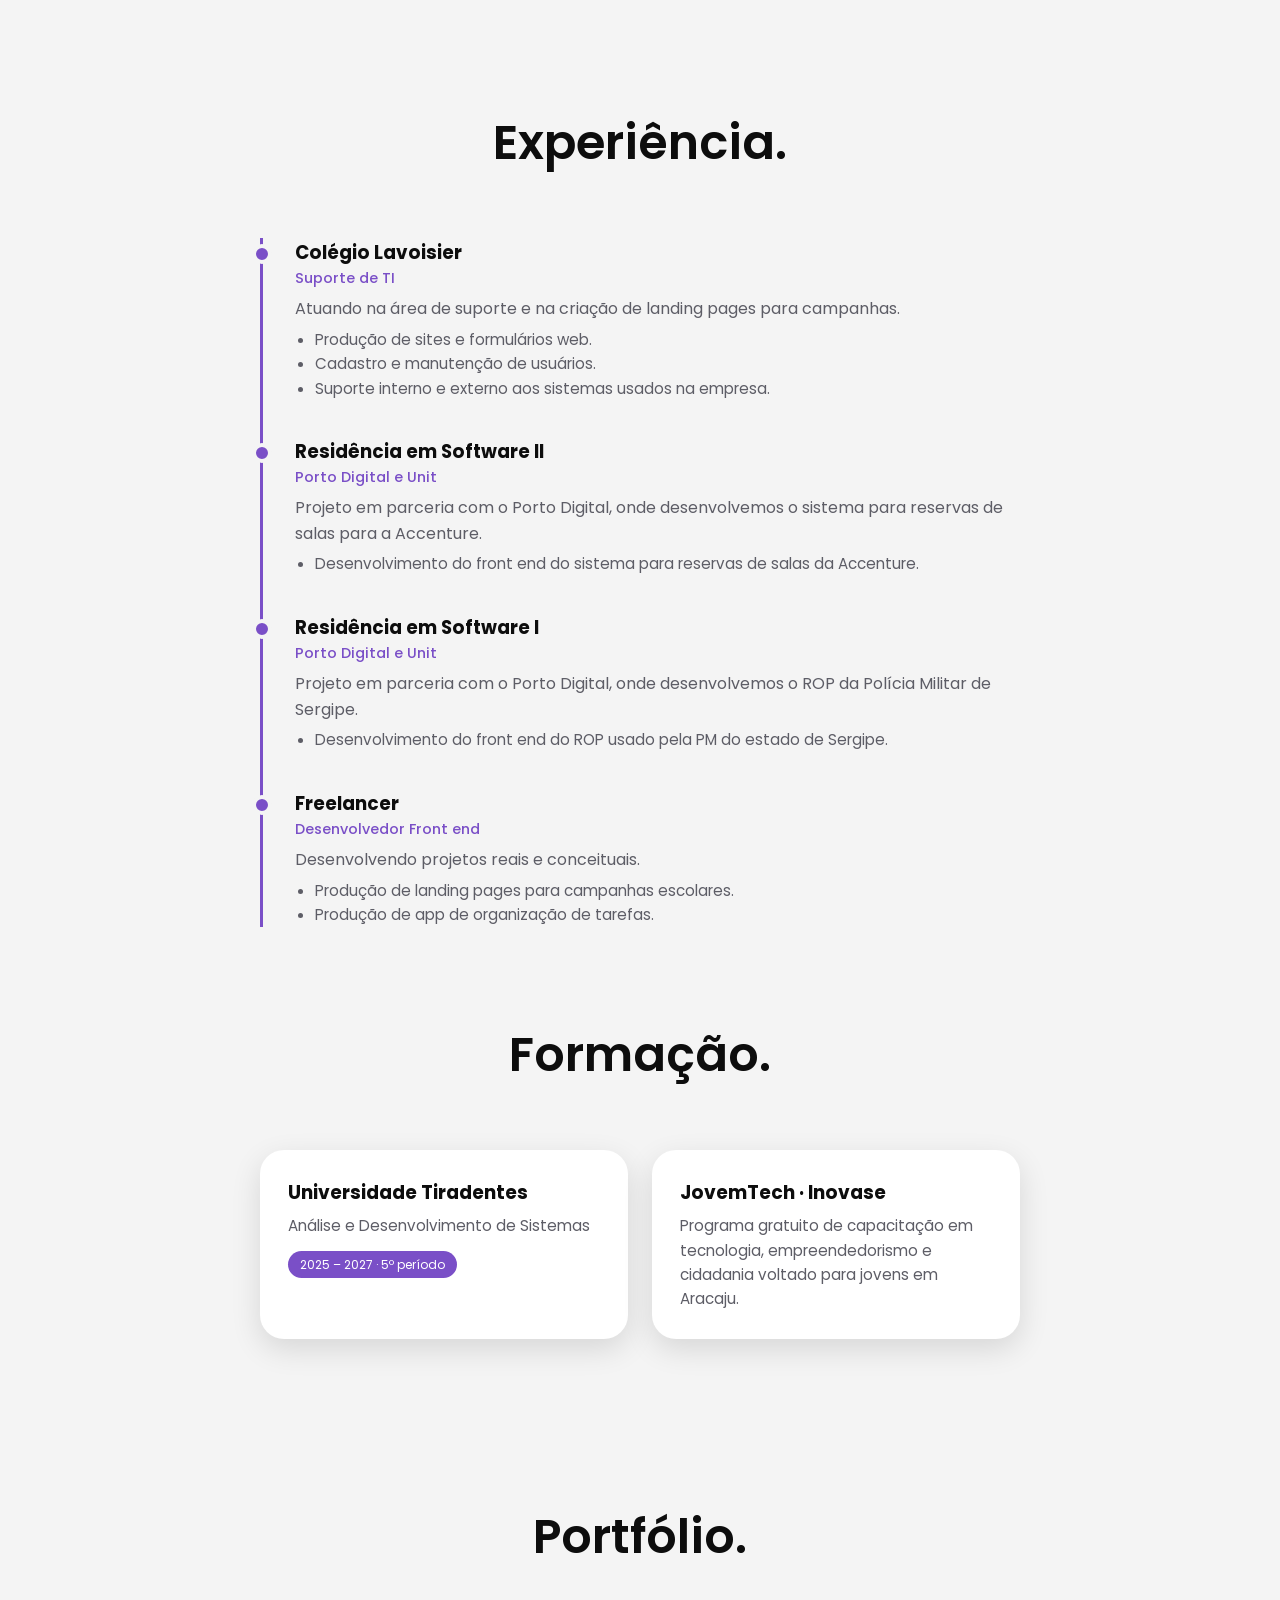
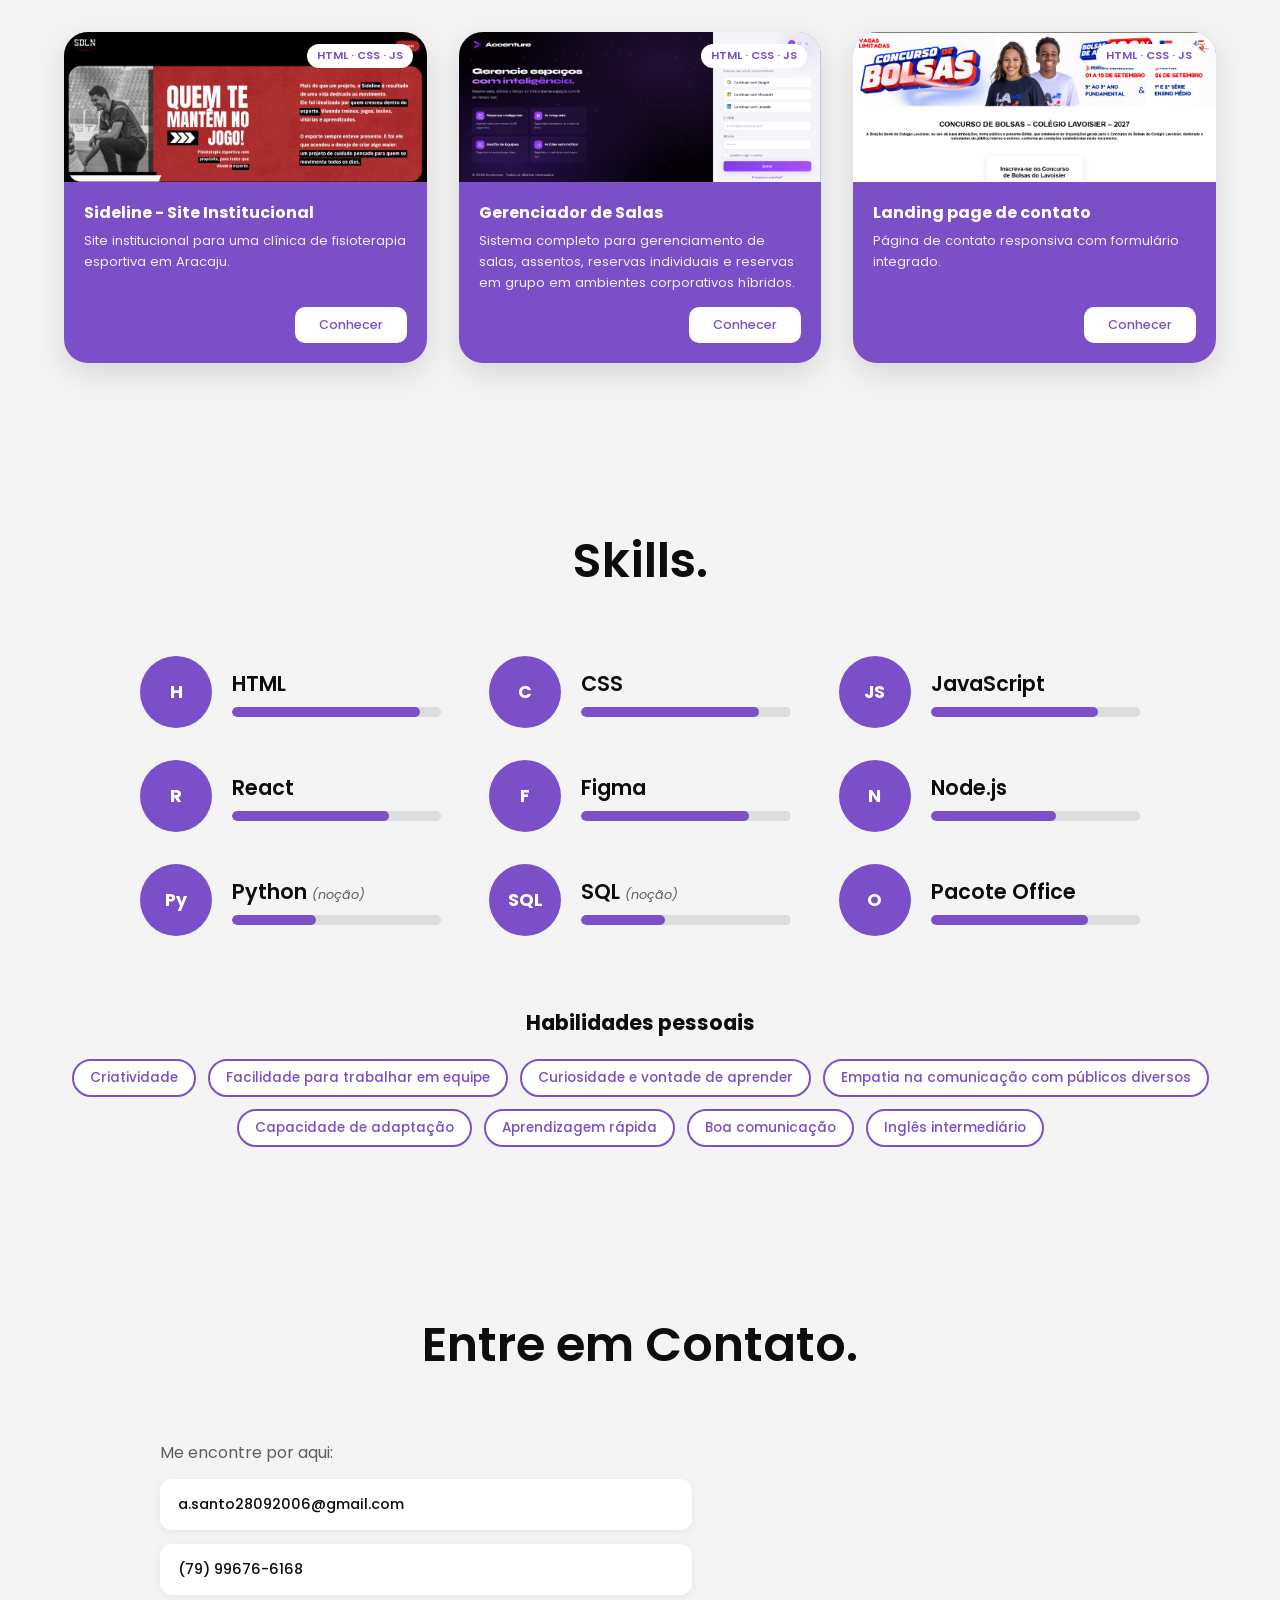
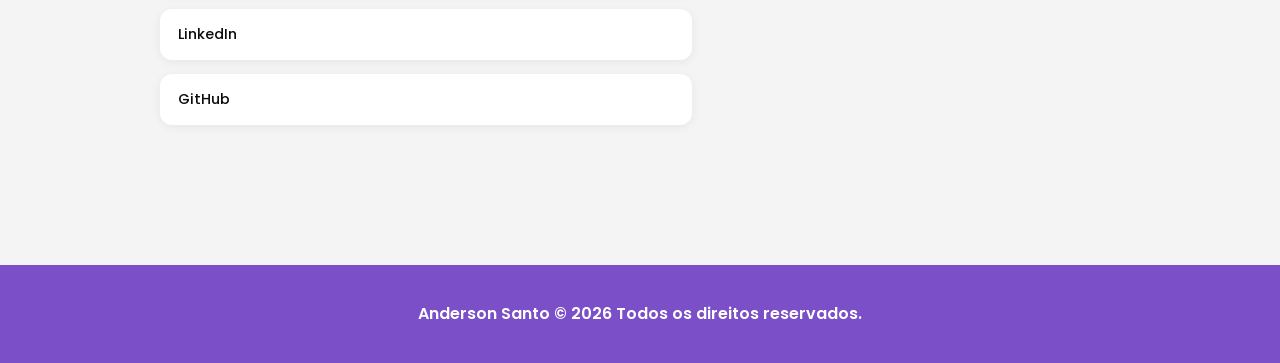
==== commit ef338976: "Padroniza nome como Anderson Santo Co-Authored-By: Claude Opus 5.5 <noreply@anthropic.com>" ====
--- a/index.html
+++ b/index.html
@@ -3,9 +3,9 @@
 <head>
   <meta charset="UTF-8" />
   <meta name="viewport" content="width=device-width, initial-scale=1.0" />
-  <title>Anderson Ferreira | Desenvolvedor Front end e UX/UI</title>
+  <title>Anderson Santo | Desenvolvedor Front end e UX/UI</title>
    <link rel="icon" type="image" href="img/favicon-512.png" />
-  <meta name="description" content="Portfólio de Anderson Ferreira, desenvolvedor Front end e UX/UI. HTML, CSS, JavaScript, React e Figma." />
+  <meta name="description" content="Portfólio de Anderson Santo, desenvolvedor Front end e UX/UI. HTML, CSS, JavaScript, React e Figma." />
   <link rel="preconnect" href="https://fonts.googleapis.com" />
   <link rel="preconnect" href="https://fonts.gstatic.com" crossorigin />
   <link href="https://fonts.googleapis.com/css2?family=Poppins:wght@400;500;600;700&display=swap" rel="stylesheet" />
@@ -33,13 +33,13 @@
     <!-- HERO -->
     <section class="hero" id="inicio">
       <h1 class="reveal">
-        Anderson Ferreira é<br />
+        Anderson Santo é<br />
         Desenvolvedor <span class="accent">Front end</span><br />
         e <span class="accent">UX/UI.</span>
       </h1>
       <div class="hero-avatar reveal">
         <!-- Troque img/avatar.png pela sua ilustração -->
-        <img src="img/foto1.jpeg" alt="Ilustração de Anderson Ferreira" id="avatarImg" />
+        <img src="img/foto1.jpeg" alt="Ilustração de Anderson Santo" id="avatarImg" />
      
       </div>
     </section>
@@ -58,7 +58,7 @@
       <div class="about-photo reveal">
         <div class="photo-frame">
           <!-- Troque img/foto.jpg pela sua foto -->
-          <img src="img/foto2.jpeg" alt="Anderson Ferreira apresentando um projeto" id="photoImg" />
+          <img src="img/foto2.jpeg" alt="Anderson Santo apresentando um projeto" id="photoImg" />
    
         </div>
       </div>
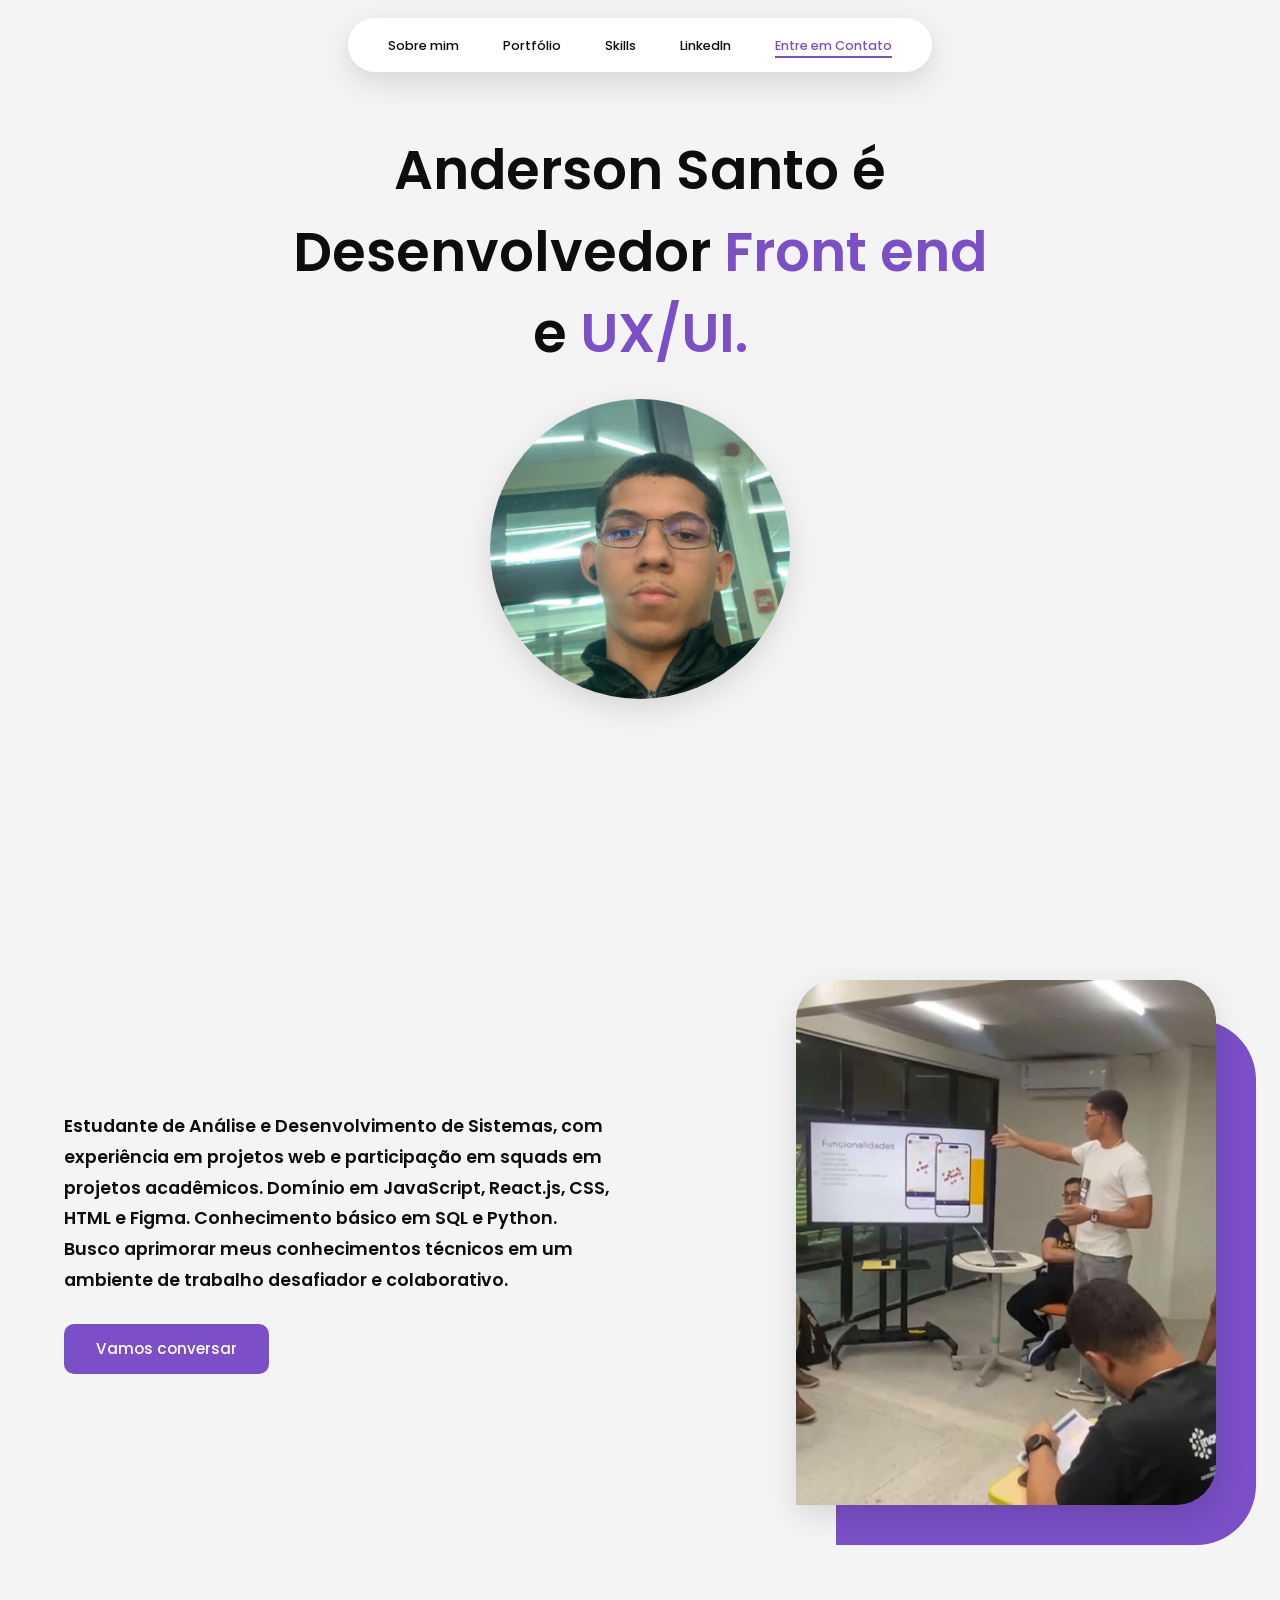
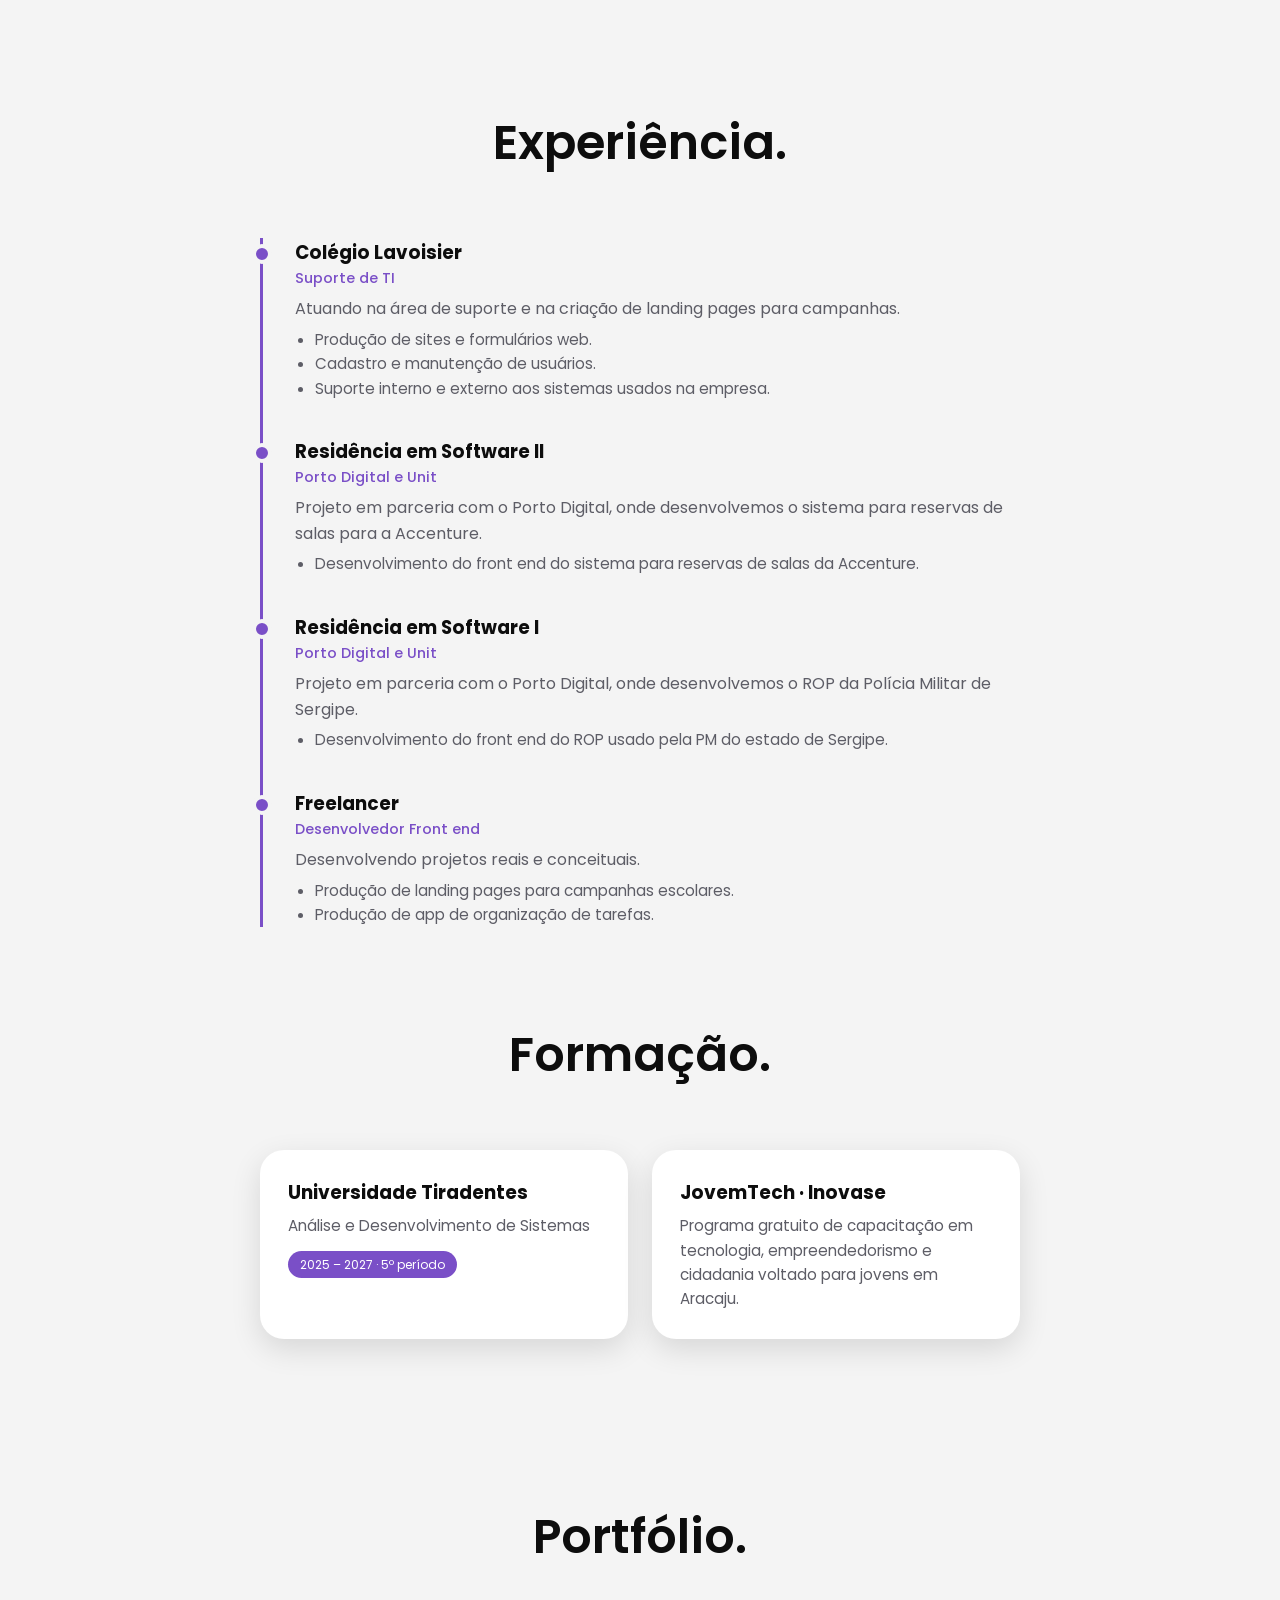
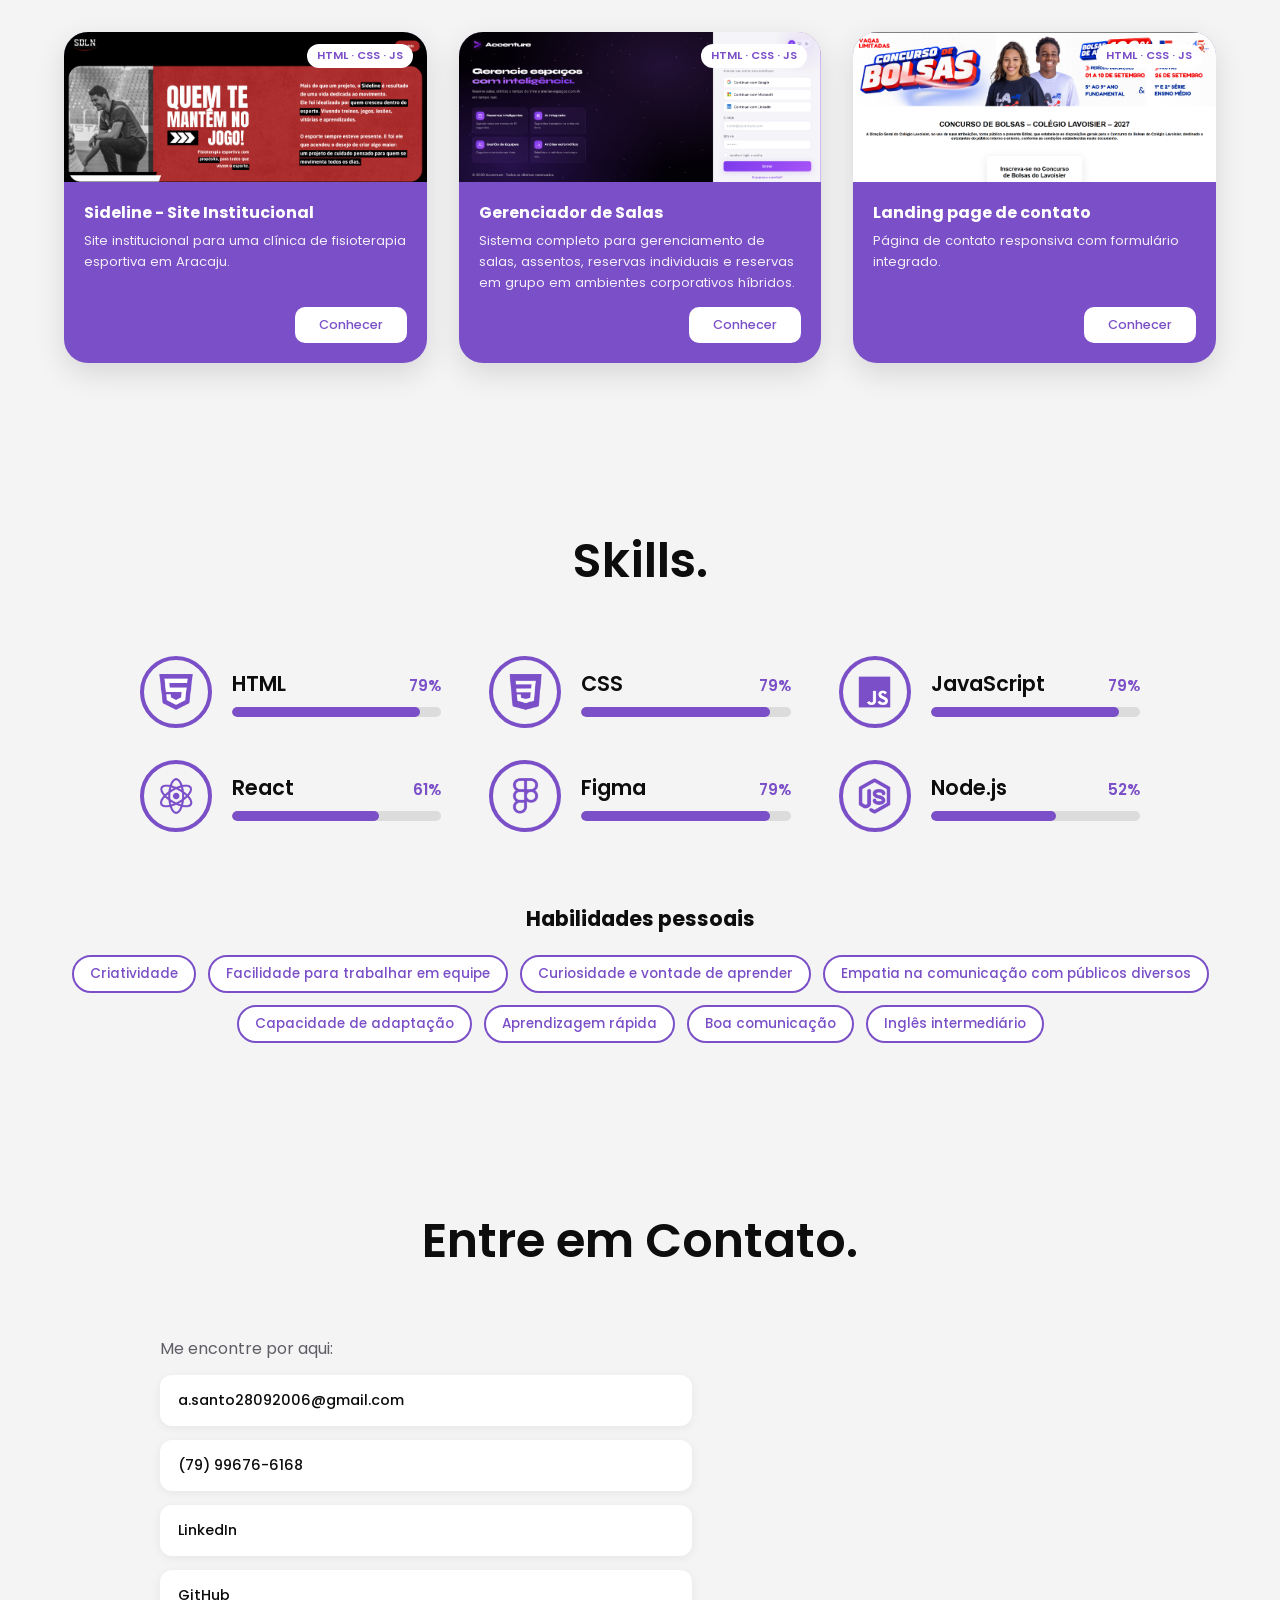
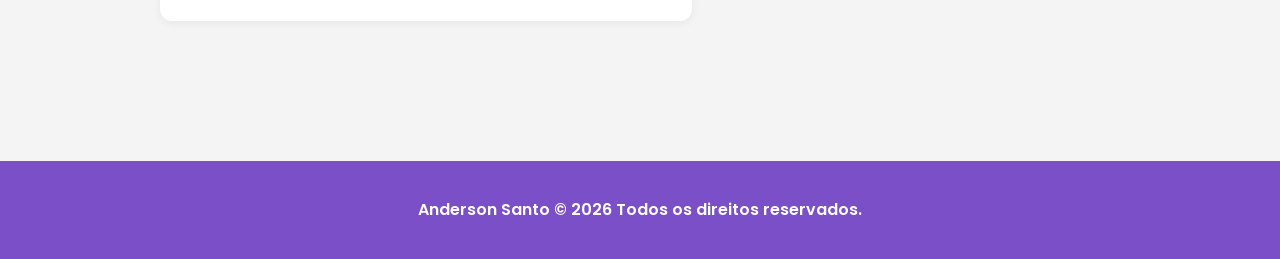
==== commit 3caedd48: "Ícones e % nas skills, novo menu mobile e rolagem suave - Adiciona ícones padronizados (128x128) às " ====
--- a/index.html
+++ b/index.html
@@ -166,41 +166,38 @@
       <h2 class="section-title reveal">Skills.</h2>
       <div class="skills">
         <div class="skill reveal" data-level="90">
-          <div class="skill-icon">H</div>
+          <div class="skill-icon"><img src="img/skills/html.png" alt="HTML"></div>
           <div class="skill-info"><span class="skill-name">HTML</span><div class="bar"><i></i></div></div>
         </div>
-        <div class="skill reveal" data-level="85">
-          <div class="skill-icon">C</div>
+        <div class="skill reveal" data-level="90">
+          <div class="skill-icon"><img src="img/skills/css-3.png" alt="CSS"></div>
           <div class="skill-info"><span class="skill-name">CSS</span><div class="bar"><i></i></div></div>
         </div>
-        <div class="skill reveal" data-level="80">
-          <div class="skill-icon">JS</div>
+        <div class="skill reveal" data-level="90">
+          <div class="skill-icon"><img src="img/skills/js.png" alt="JavaScript"></div>
           <div class="skill-info"><span class="skill-name">JavaScript</span><div class="bar"><i></i></div></div>
         </div>
-        <div class="skill reveal" data-level="75">
-          <div class="skill-icon">R</div>
+        <div class="skill reveal" data-level="70">
+          <div class="skill-icon"><img src="img/skills/react.png" alt="React"></div>
           <div class="skill-info"><span class="skill-name">React</span><div class="bar"><i></i></div></div>
         </div>
-        <div class="skill reveal" data-level="80">
-          <div class="skill-icon">F</div>
+        <div class="skill reveal" data-level="90">
+          <div class="skill-icon"><img src="img/skills/figma.png" alt="Figma"></div>
           <div class="skill-info"><span class="skill-name">Figma</span><div class="bar"><i></i></div></div>
         </div>
         <div class="skill reveal" data-level="60">
-          <div class="skill-icon">N</div>
+          <div class="skill-icon"><img src="img/skills/nodejs.png" alt="Node.js"></div>
           <div class="skill-info"><span class="skill-name">Node.js</span><div class="bar"><i></i></div></div>
         </div>
-        <div class="skill reveal" data-level="40">
+        <!-- <div class="skill reveal" data-level="40">
           <div class="skill-icon">Py</div>
           <div class="skill-info"><span class="skill-name">Python <em>(noção)</em></span><div class="bar"><i></i></div></div>
-        </div>
-        <div class="skill reveal" data-level="40">
+        </div> -->
+        <!-- <div class="skill reveal" data-level="40">
           <div class="skill-icon">SQL</div>
           <div class="skill-info"><span class="skill-name">SQL <em>(noção)</em></span><div class="bar"><i></i></div></div>
-        </div>
-        <div class="skill reveal" data-level="75">
-          <div class="skill-icon">O</div>
-          <div class="skill-info"><span class="skill-name">Pacote Office</span><div class="bar"><i></i></div></div>
-        </div>
+        </div> -->
+    
       </div>
 
       <h3 class="soft-title reveal">Habilidades pessoais</h3>
--- a/style.css
+++ b/style.css
@@ -11,7 +11,9 @@
 
 *, *::before, *::after { box-sizing: border-box; margin: 0; padding: 0; }
 
-html { scroll-behavior: smooth; scroll-padding-top: 90px; }
+html { scroll-behavior: smooth; 
+  scroll-padding-top: 90px; 
+}
 
 body {
   font-family: "Poppins", system-ui, sans-serif;
@@ -35,6 +37,18 @@
   justify-content: center;
   z-index: 100;
   padding: 0 16px;
+  transition:
+    transform 0.6s cubic-bezier(0.22, 1, 0.36, 1),
+    opacity 0.5s ease;
+  will-change: transform, opacity;
+}
+.nav-wrap.nav-hidden {
+  transform: translateY(calc(-100% - 30px)) scale(0.96);
+  opacity: 0;
+  pointer-events: none;
+  transition:
+    transform 0.45s cubic-bezier(0.55, 0, 0.75, 0.3),
+    opacity 0.35s ease 0.08s;
 }
 .nav {
   background: #fff;
@@ -126,7 +140,7 @@
   position: absolute;
   inset: 40px -40px -40px 40px;
   background: var(--purple);
-  border-radius: 0 0 60px 0;
+  border-radius: 0 60px 60px 0;
   border-bottom-right-radius: 60px;
   z-index: -1;
 }
@@ -280,15 +294,26 @@
   flex: none;
   width: 72px; height: 72px;
   border-radius: 50%;
-  background: var(--purple);
   color: #fff;
   display: grid; place-items: center;
   font-weight: 700;
   font-size: 1.1rem;
+  overflow: hidden;
+  border: 4px solid var(--purple);
+}
+.skill-icon img {
+  width: 60%; height: 60%;
+  object-fit: contain;
 }
 .skill-info { flex: 1; }
 .skill-name { font-size: 1.3rem; font-weight: 600; }
 .skill-name em { font-size: 0.8rem; font-weight: 400; color: var(--muted); }
+.skill-head { display: flex; justify-content: space-between; align-items: baseline; gap: 12px; }
+.skill-pct {
+  font-size: 0.95rem; font-weight: 600;
+  color: var(--purple);
+  font-variant-numeric: tabular-nums;
+}
 .bar { height: 10px; background: var(--gray); border-radius: 10px; margin-top: 6px; overflow: hidden; }
 .bar i {
   display: block; height: 100%; width: 0;
@@ -359,12 +384,16 @@
 }
 
 /* ---------- ANIMAÇÃO ---------- */
-.reveal { opacity: 0; transform: translateY(28px); transition: opacity 0.7s, transform 0.7s; }
+.reveal {
+  opacity: 0; transform: translateY(28px);
+  transition: opacity 0.9s ease, transform 0.9s cubic-bezier(0.22, 1, 0.36, 1);
+}
 .reveal.visible { opacity: 1; transform: none; }
 @media (prefers-reduced-motion: reduce) {
   html { scroll-behavior: auto; }
   .reveal { opacity: 1; transform: none; transition: none; }
   .bar i { transition: none; }
+  .nav-wrap, .nav-wrap.nav-hidden { transform: none; transition: opacity 0.2s ease; }
 }
 
 /* ---------- RESPONSIVO ---------- */
@@ -376,20 +405,40 @@
 }
 
 @media (max-width: 720px) {
-  .nav { padding: 10px 18px; width: 100%; max-width: 420px; }
-  .nav-toggle { display: block; margin-left: auto; }
+  .nav-wrap { justify-content: flex-end; }
+  .nav { position: relative; background: none; box-shadow: none; padding: 0; border-radius: 0; }
+  .nav-toggle {
+    display: flex;
+    flex-direction: column;
+    justify-content: center;
+    align-items: center;
+    gap: 4px;
+    width: 40px; height: 40px;
+    border-radius: 50%;
+    background: var(--bg);
+    border: 0.5px solid var(--text);
+    padding: 0;
+  }
+  .nav-toggle span { width: 18px; margin: 0; }
+  .nav-toggle[aria-expanded="true"] span:nth-child(1) { transform: translateY(6px) rotate(45deg); }
+  .nav-toggle[aria-expanded="true"] span:nth-child(3) { transform: translateY(-6px) rotate(-45deg); }
   .nav-list {
     display: none;
+    position: absolute;
+    top: calc(100% + 12px);
+    right: 0;
+    min-width: 200px;
     flex-direction: column;
     gap: 14px;
-    padding: 14px 0 6px;
+    padding: 20px 28px;
+    background: #fff;
+    border-radius: 20px;
+    box-shadow: var(--shadow);
     text-align: center;
   }
   .nav-list.open { display: flex; }
   .nav-list a { font-size: 0.95rem; }
-  .nav-toggle[aria-expanded="true"] span:nth-child(1) { transform: translateY(7px) rotate(45deg); }
   .nav-toggle[aria-expanded="true"] span:nth-child(2) { opacity: 0; }
-  .nav-toggle[aria-expanded="true"] span:nth-child(3) { transform: translateY(-7px) rotate(-45deg); }
   .hero { padding-top: 110px; }
   .section { padding: 60px 20px; }
 }
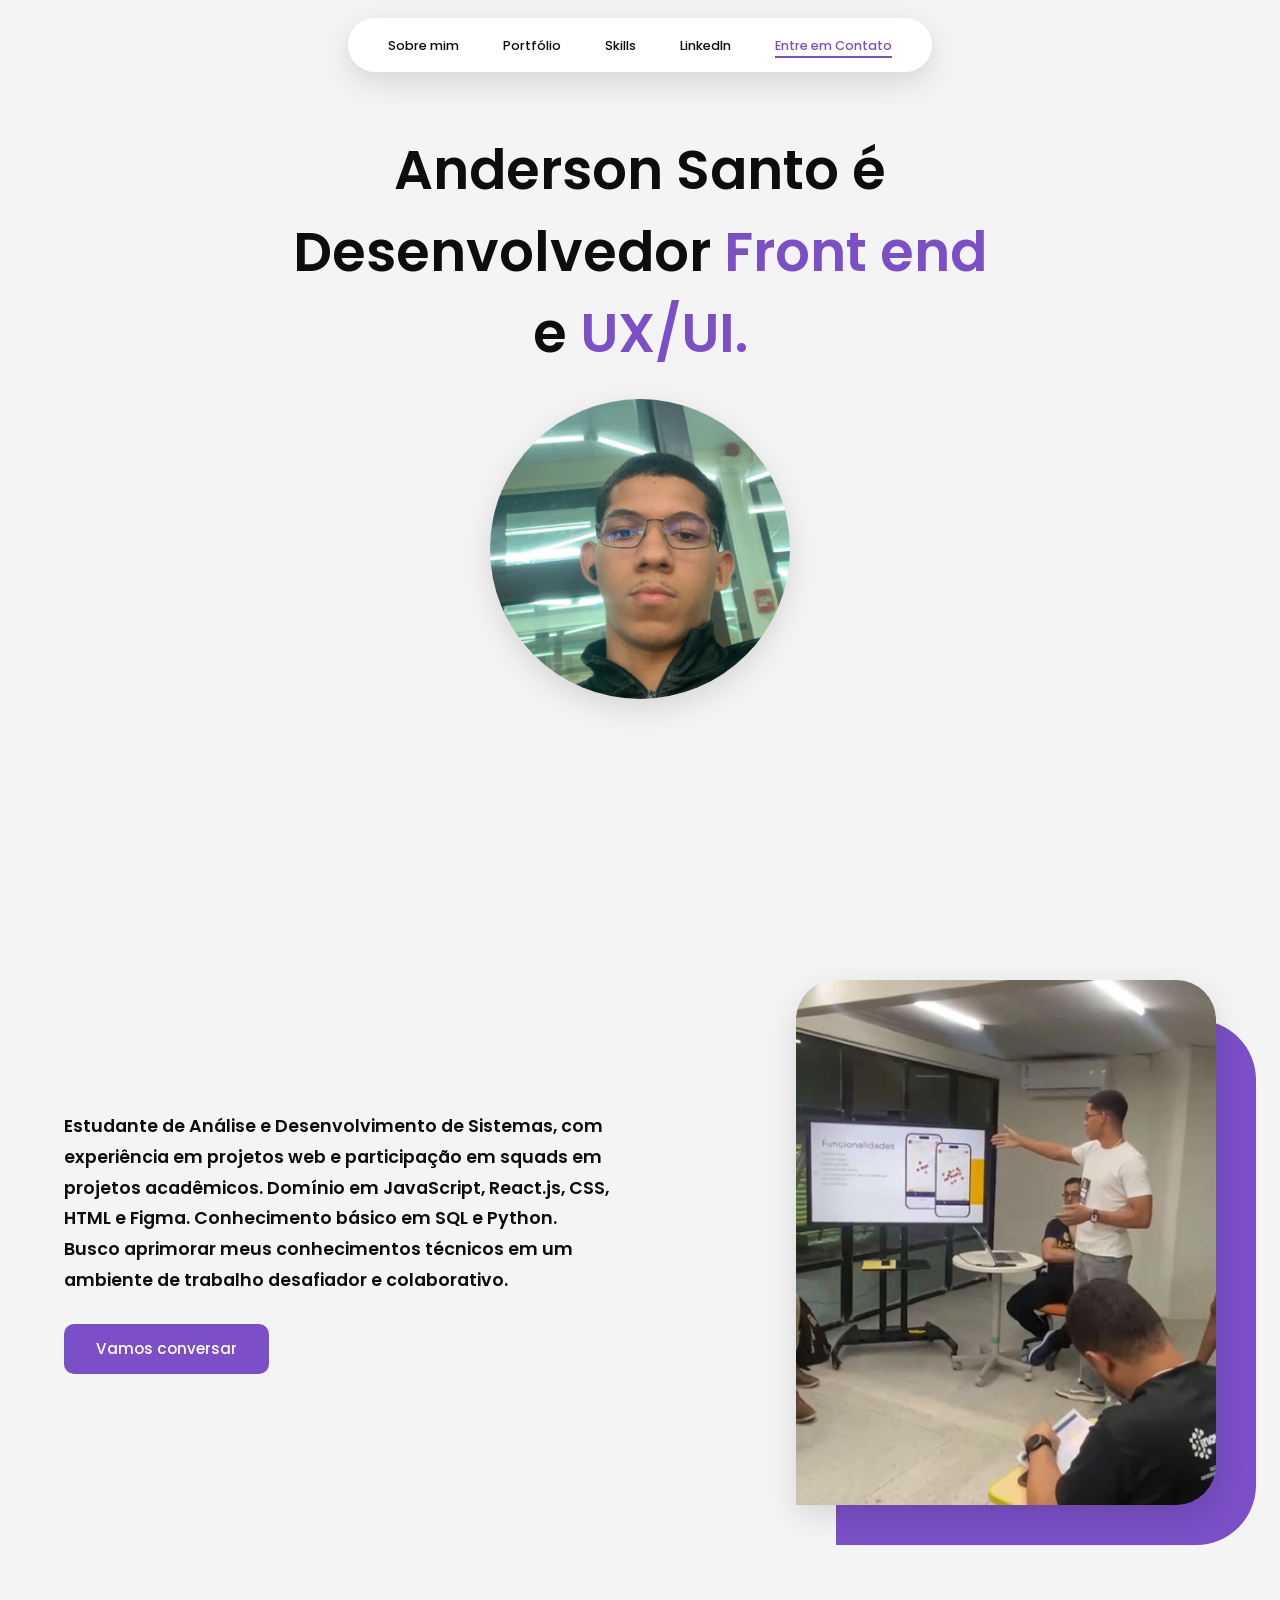
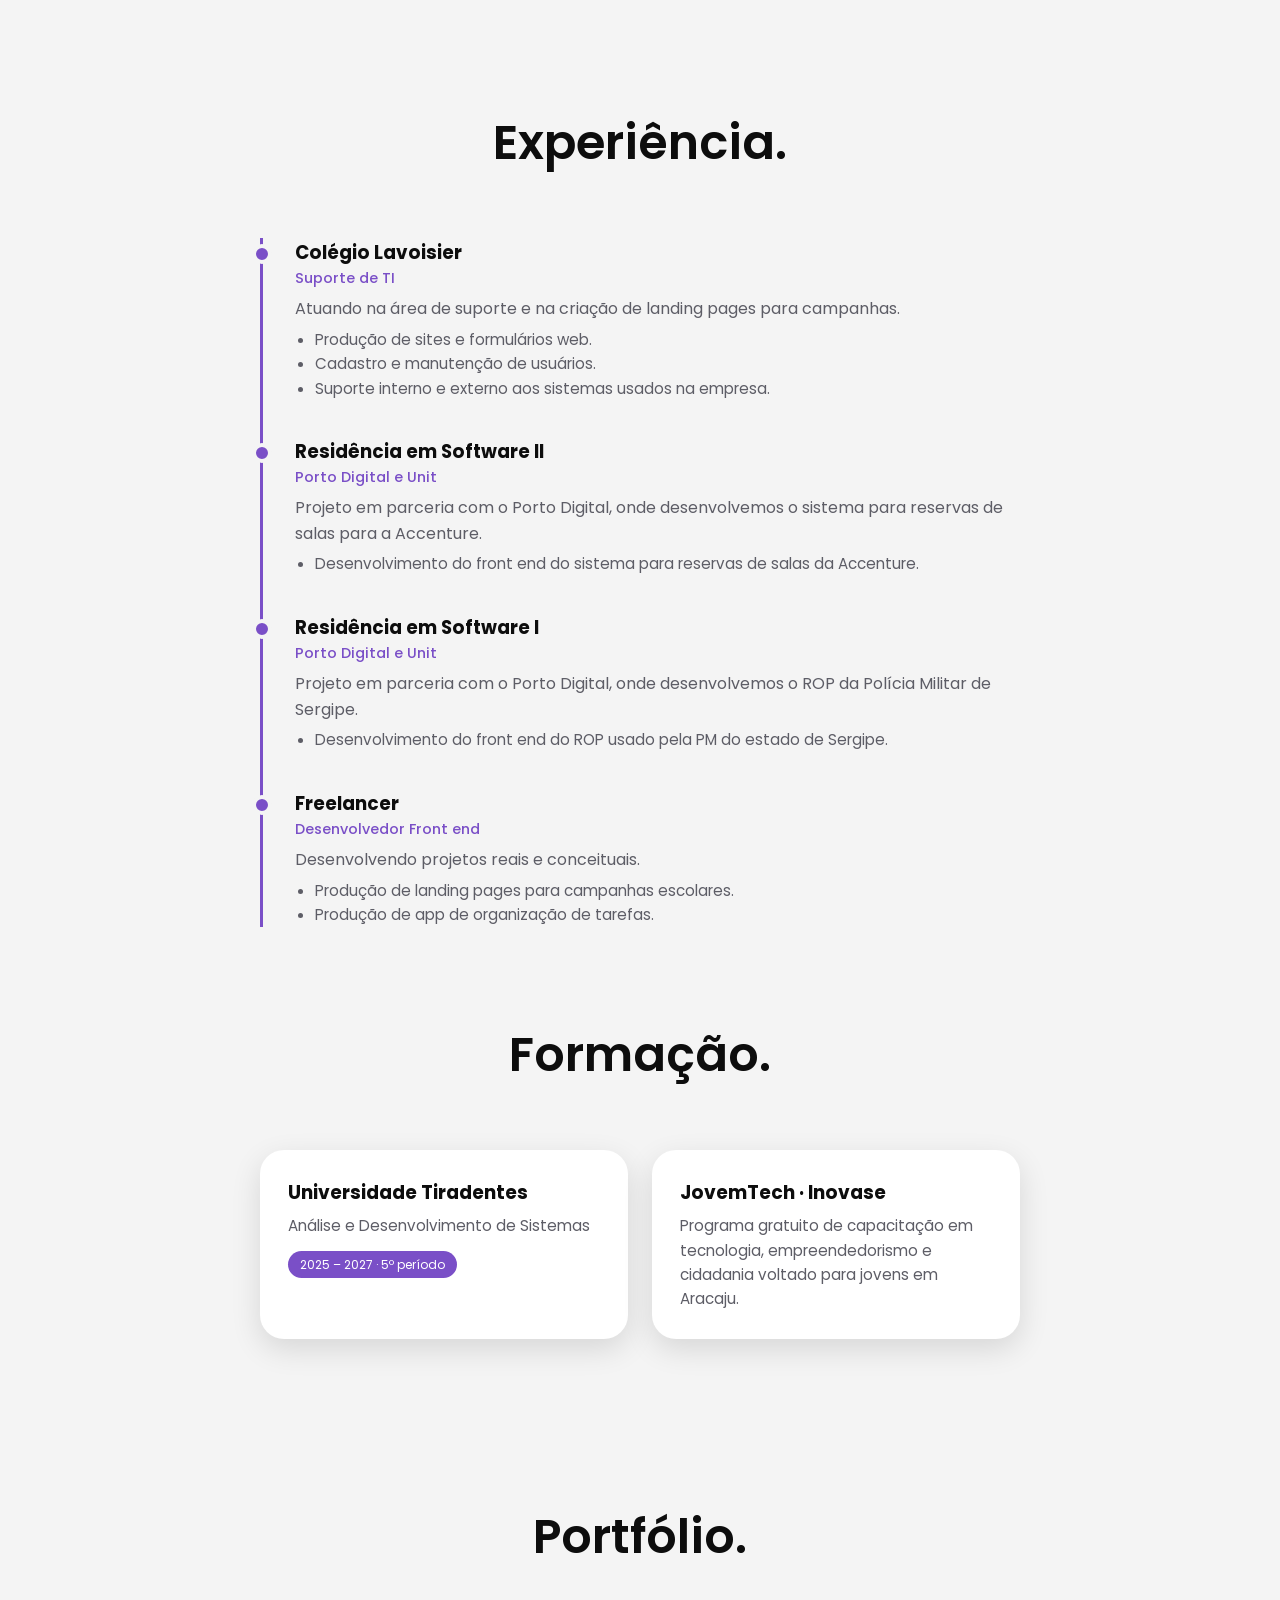
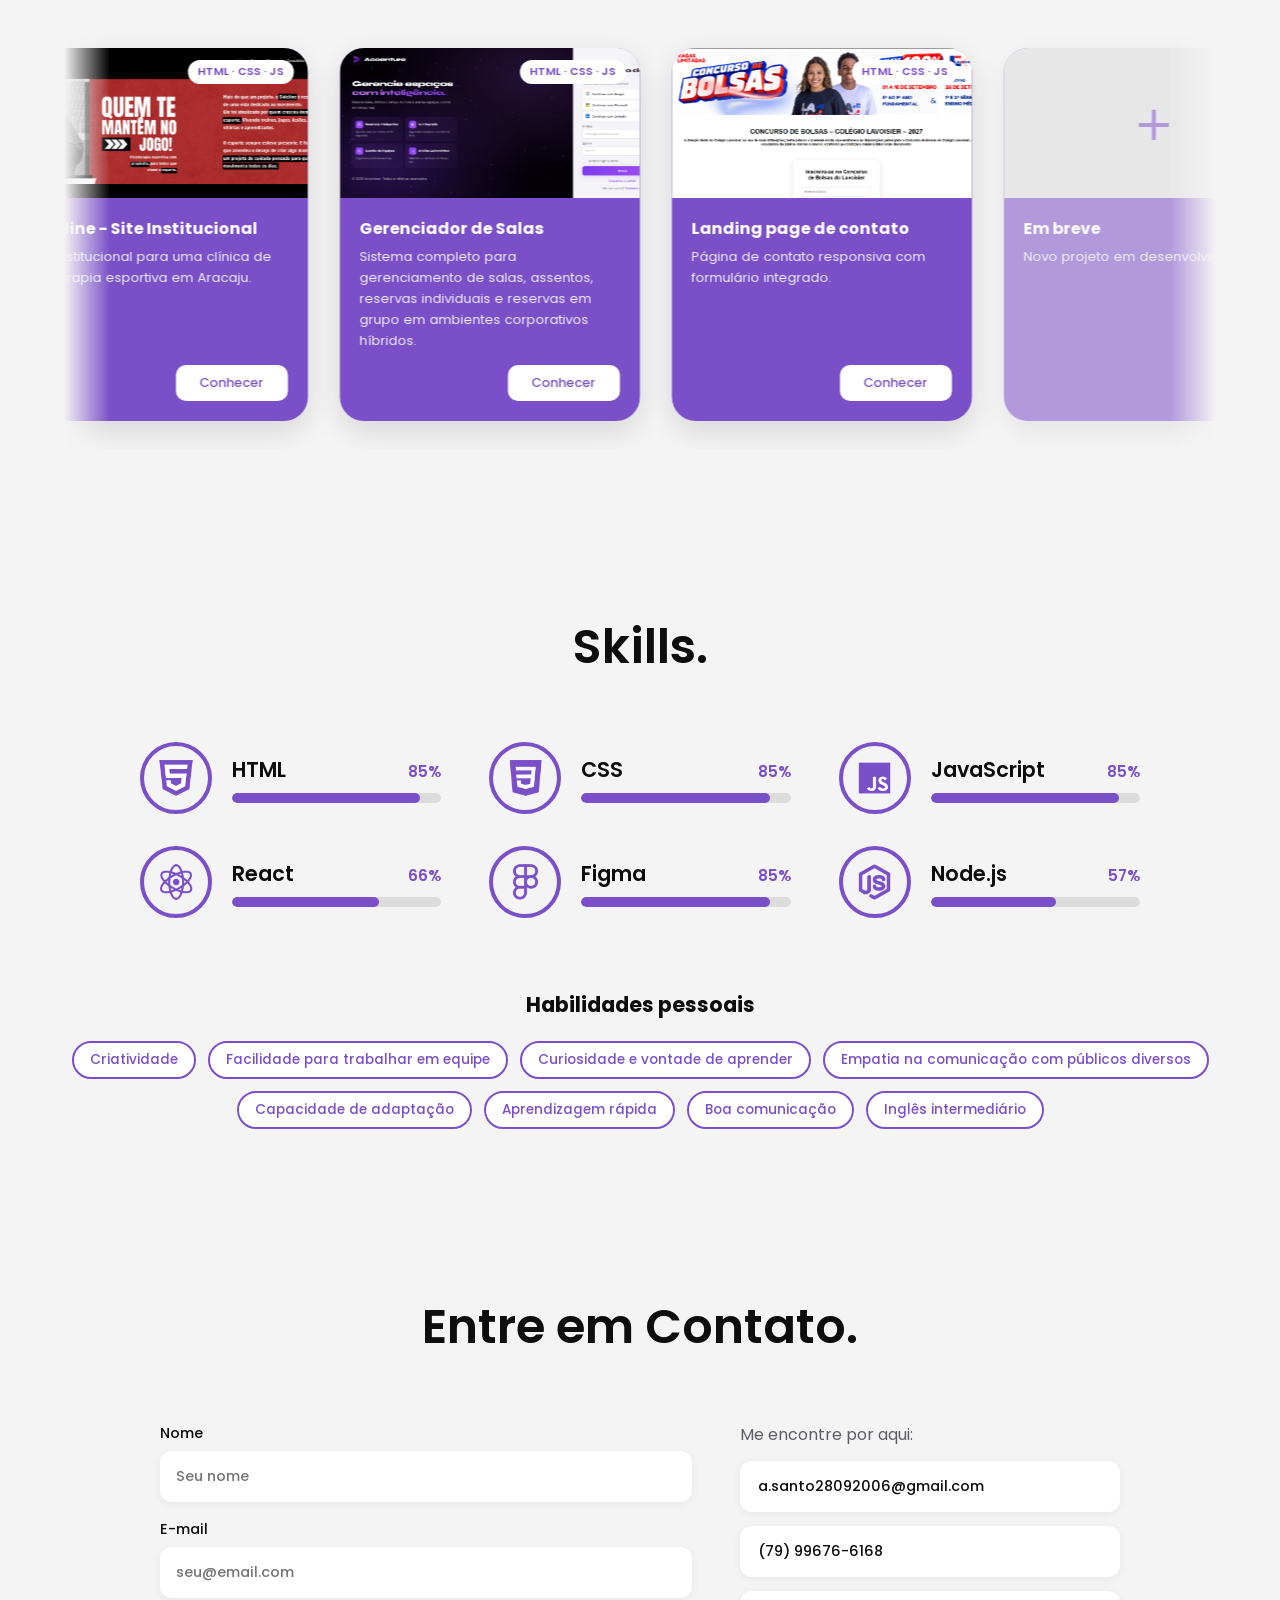
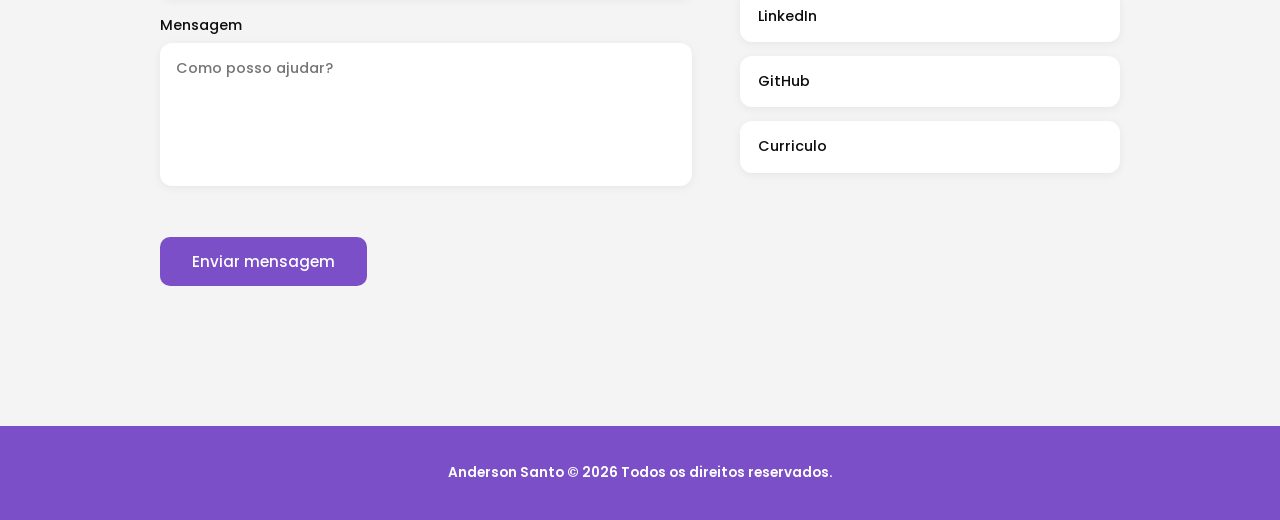
==== commit f714527c: "Carrossel de projetos, formulário de contato e currículo em PDF - Cards do portfólio em carrossel ho" ====
--- a/index.html
+++ b/index.html
@@ -122,9 +122,10 @@
     <!-- PORTFÓLIO -->
     <section class="section" id="portfolio">
       <h2 class="section-title reveal">Portfólio.</h2>
+      <div class="marquee reveal">
       <div class="cards">
 
-        <article class="card reveal">
+        <article class="card">
           <div class="card-img">
             <img src="img/image3.png" alt="Página inicial do site da Sideline"><span class="card-icon">HTML · CSS · JS</span></div>
           <div class="card-body">
@@ -134,7 +135,7 @@
           </div>
         </article>
 
-        <article class="card reveal">
+        <article class="card">
           <div class="card-img">
             <img src="img/image.png" alt="Tela de login do Gerenciador de Salas">
             <span class="card-icon">HTML · CSS · JS</span>
@@ -148,7 +149,7 @@
         </article>
 
 
-        <article class="card reveal">
+        <article class="card">
           <div class="card-img">
              <img src="img/image2.png" alt="Landing page de contato"><span class="card-icon">HTML · CSS · JS</span></div>
           <div class="card-body">
@@ -158,6 +159,32 @@
           </div>
         </article>
 
+        <!-- Cards reservados para próximos projetos: troque pelo conteúdo real quando tiver -->
+        <article class="card card-soon">
+          <div class="card-img"><span class="soon-mark">+</span></div>
+          <div class="card-body">
+            <h3>Em breve</h3>
+            <p>Novo projeto em desenvolvimento.</p>
+          </div>
+        </article>
+
+        <article class="card card-soon">
+          <div class="card-img"><span class="soon-mark">+</span></div>
+          <div class="card-body">
+            <h3>Em breve</h3>
+            <p>Novo projeto em desenvolvimento.</p>
+          </div>
+        </article>
+
+        <article class="card card-soon">
+          <div class="card-img"><span class="soon-mark">+</span></div>
+          <div class="card-body">
+            <h3>Em breve</h3>
+            <p>Novo projeto em desenvolvimento.</p>
+          </div>
+        </article>
+
+      </div>
       </div>
     </section>
 
@@ -217,7 +244,7 @@
     <section class="section" id="contato">
       <h2 class="section-title reveal">Entre em Contato.</h2>
       <div class="contact">
-        <!-- <form class="form reveal" id="contactForm" novalidate>
+        <form class="form reveal" id="contactForm" novalidate>
           <label>Nome
             <input type="text" name="nome" id="nome" placeholder="Seu nome" required />
           </label>
@@ -229,7 +256,7 @@
           </label>
           <p class="form-msg" id="formMsg" role="status" aria-live="polite"></p>
           <button type="submit" class="btn btn-primary">Enviar mensagem</button>
-        </form> -->
+        </form>
 
         <div class="contact-info reveal">
           <p>Me encontre por aqui:</p>
@@ -237,6 +264,7 @@
           <a href="tel:+5579996766168" class="contact-link">(79) 99676-6168</a>
           <a href="https://www.linkedin.com/in/anderson-ferreira-9839b72b6" target="_blank" rel="noopener" class="contact-link">LinkedIn</a>
           <a href="https://github.com/andersonsanto09" target="_blank" rel="noopener" class="contact-link">GitHub</a>
+          <a href="docs/curriculo-anderson-santo.pdf" target="_blank" rel="noopener" class="contact-link">Curriculo</a>
         </div>
       </div>
     </section>
--- a/style.css
+++ b/style.css
@@ -211,12 +211,29 @@
 }
 
 /* ---------- CARDS ---------- */
+.marquee {
+  overflow: hidden;
+  padding: 16px 0 28px; /* espaço para a sombra e o hover */
+  -webkit-mask-image: linear-gradient(90deg, transparent, #000 4%, #000 96%, transparent);
+          mask-image: linear-gradient(90deg, transparent, #000 4%, #000 96%, transparent);
+}
+.marquee {
+  cursor: grab;
+  touch-action: pan-y; /* no celular, arrastar na vertical continua rolando a página */
+  user-select: none;
+  -webkit-user-select: none;
+}
+.marquee.is-dragging { cursor: grabbing; }
+.marquee img { -webkit-user-drag: none; pointer-events: none; }
 .cards {
-  display: grid;
-  grid-template-columns: repeat(auto-fill, minmax(290px, 1fr));
-  gap: 32px;
+  display: flex;
+  width: max-content;
+  will-change: transform;
 }
 .card {
+  flex: none;
+  width: min(300px, 78vw);
+  margin-right: 32px;
   background: var(--purple);
   color: #fff;
   border-radius: var(--radius);
@@ -252,6 +269,10 @@
   padding: 18px 20px 20px;
   display: flex; flex-direction: column; flex: 1;
 }
+/* Cards "Em breve" (sem projeto) */
+.card-soon { opacity: 0.55; }
+.card-soon .card-img { display: grid; place-items: center; }
+.soon-mark { font-size: 3rem; font-weight: 300; color: var(--purple); line-height: 1; }
 .card-body h3 { font-size: 1rem; }
 .card-body p { font-size: 0.82rem; opacity: 0.9; margin: 4px 0 14px; flex: 1; }
 
@@ -351,7 +372,7 @@
   background: #fff;
   box-shadow: 0 2px 10px rgba(0, 0, 0, 0.06);
   transition: border-color 0.2s;
-  resize: vertical;
+  resize: none;
 }
 .form input:focus, .form textarea:focus { outline: 0; border-color: var(--purple); }
 .form .btn { justify-self: start; }
@@ -381,6 +402,7 @@
   padding: 36px 16px;
   font-weight: 600;
   margin-top: 60px;
+  font-size: 0.85rem;
 }
 
 /* ---------- ANIMAÇÃO ---------- */
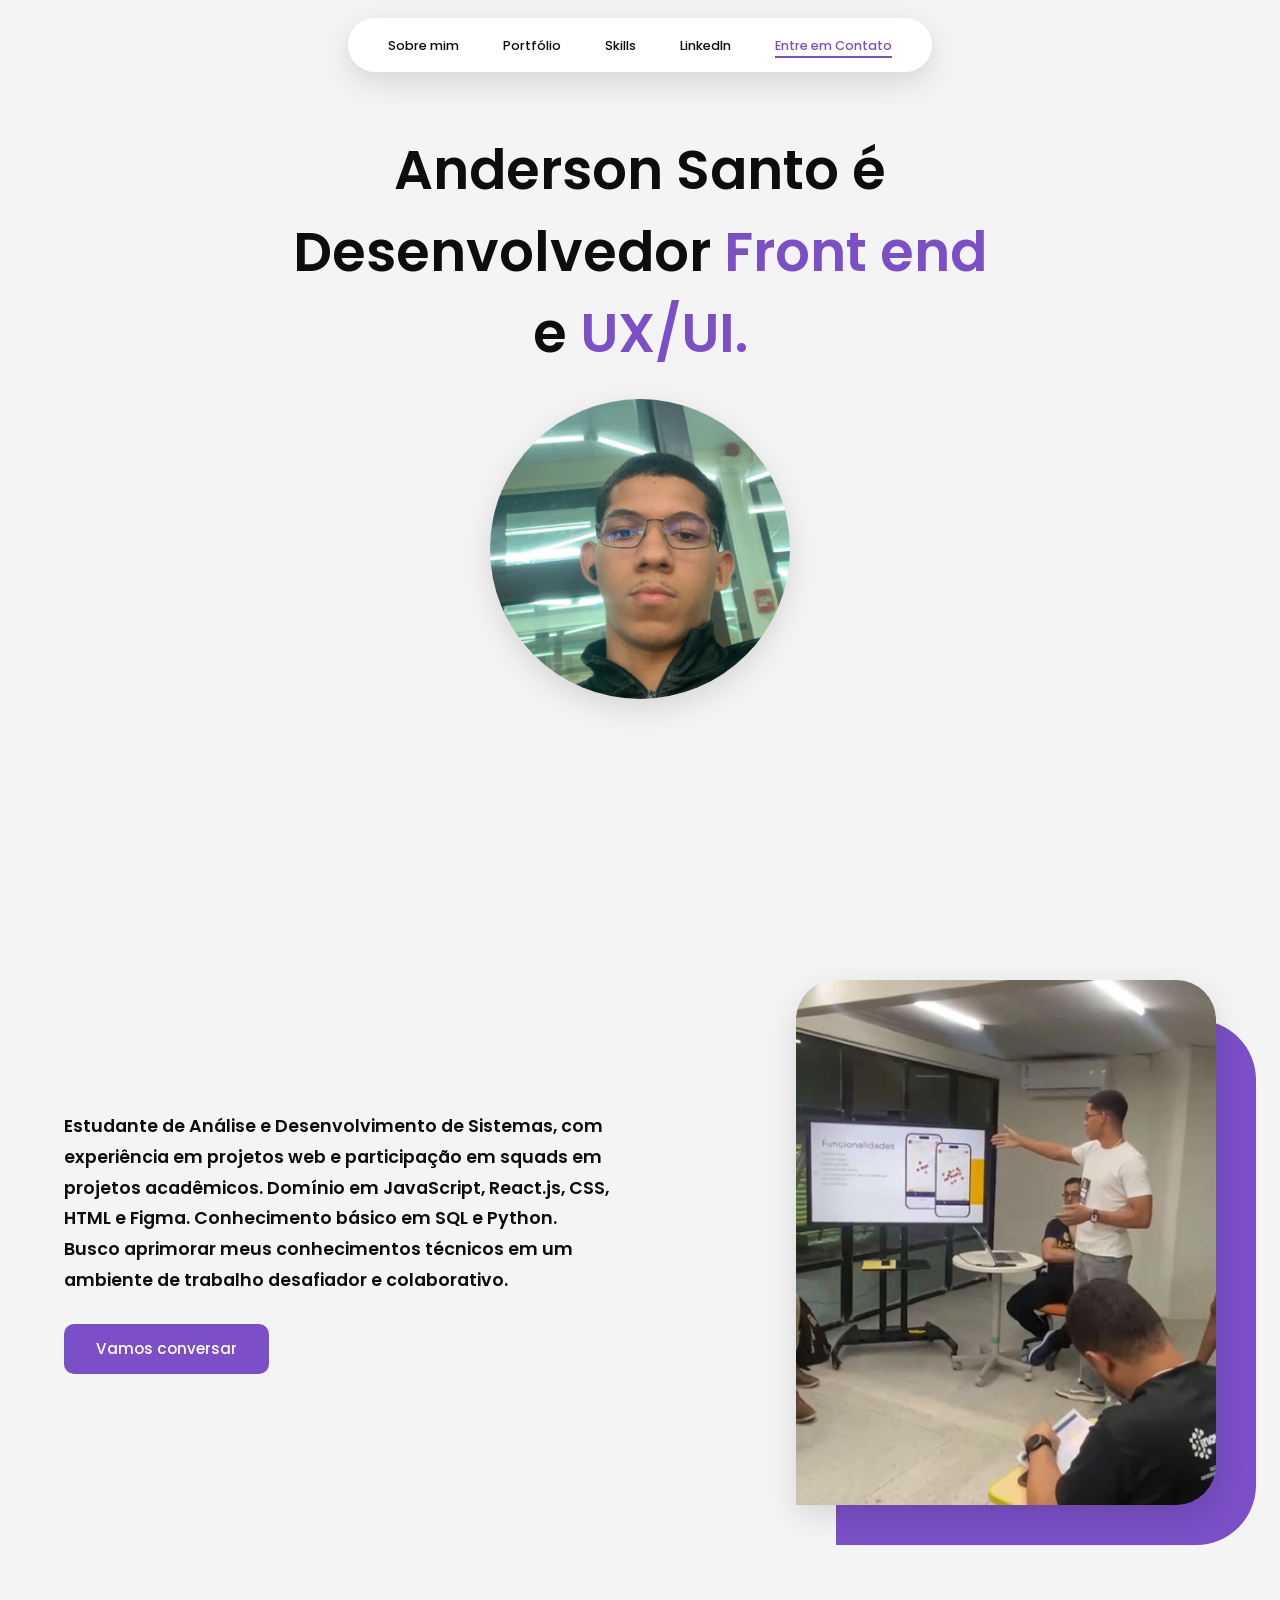
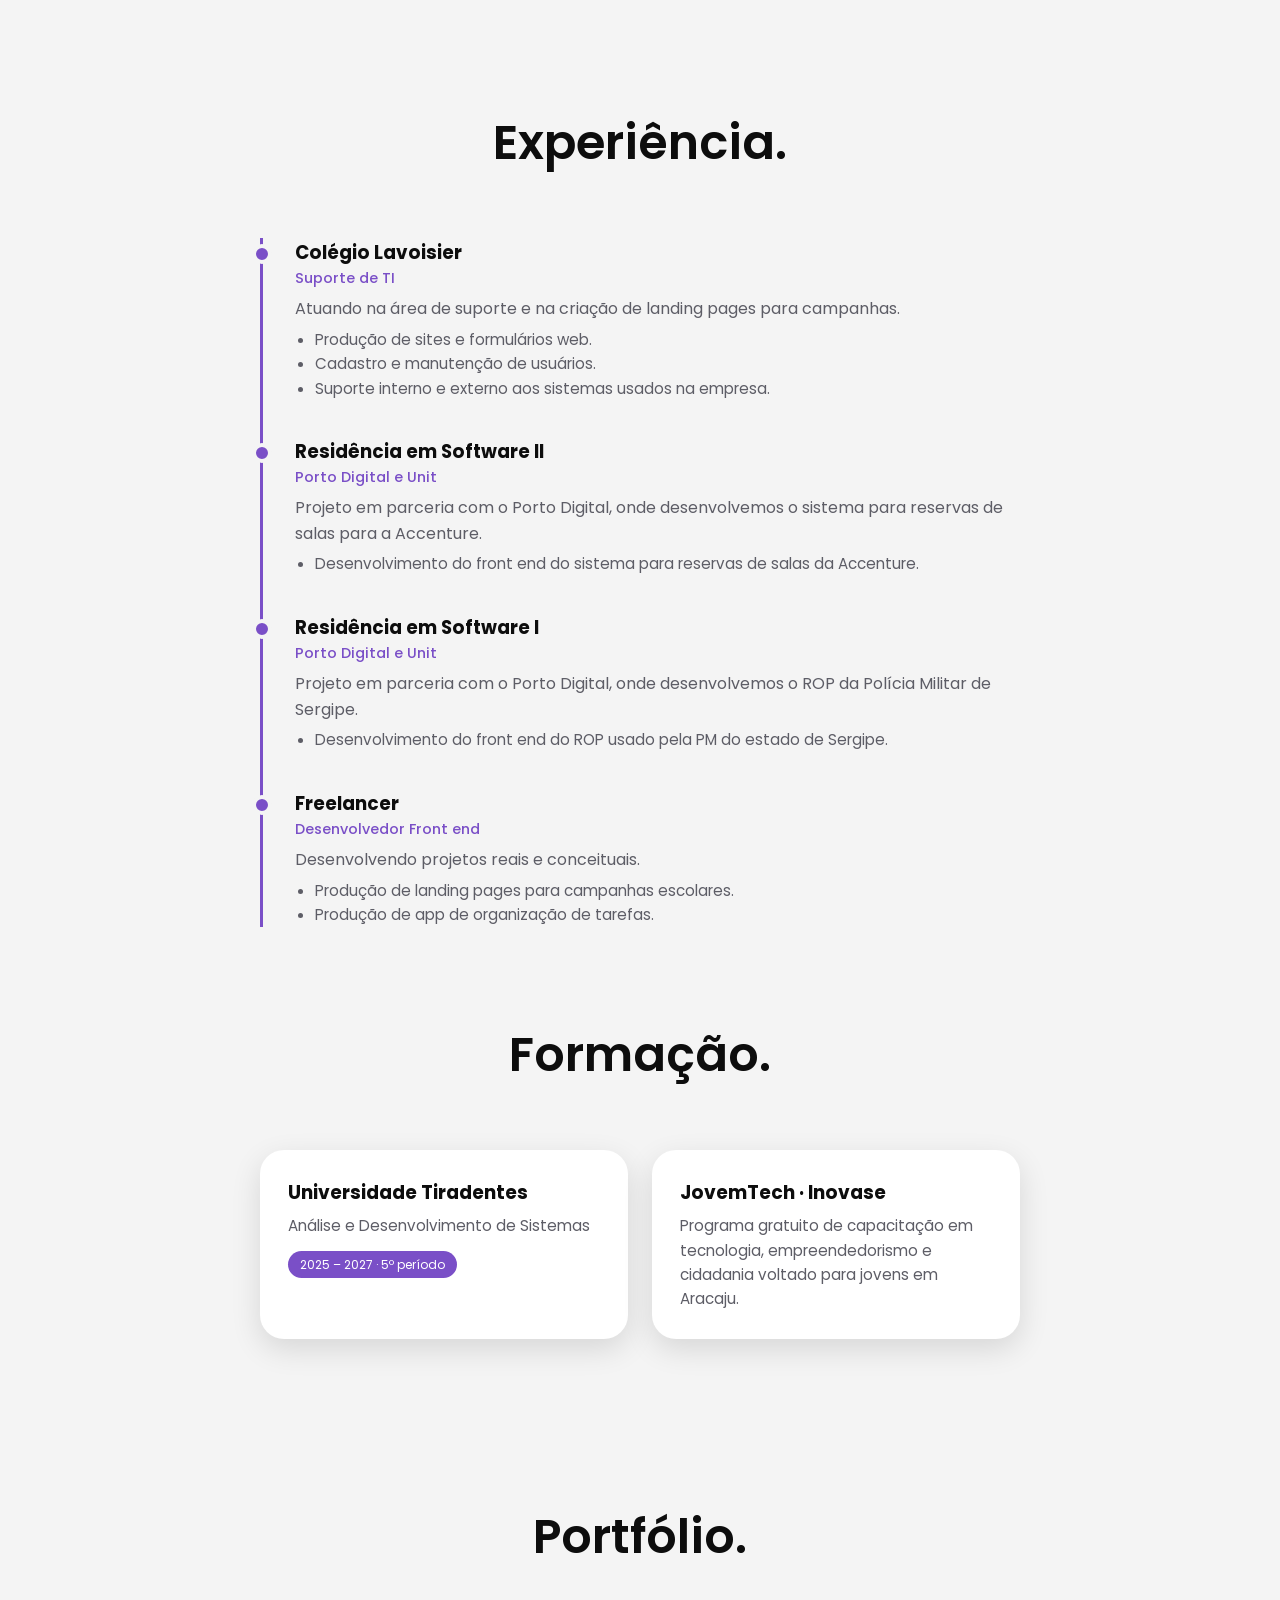
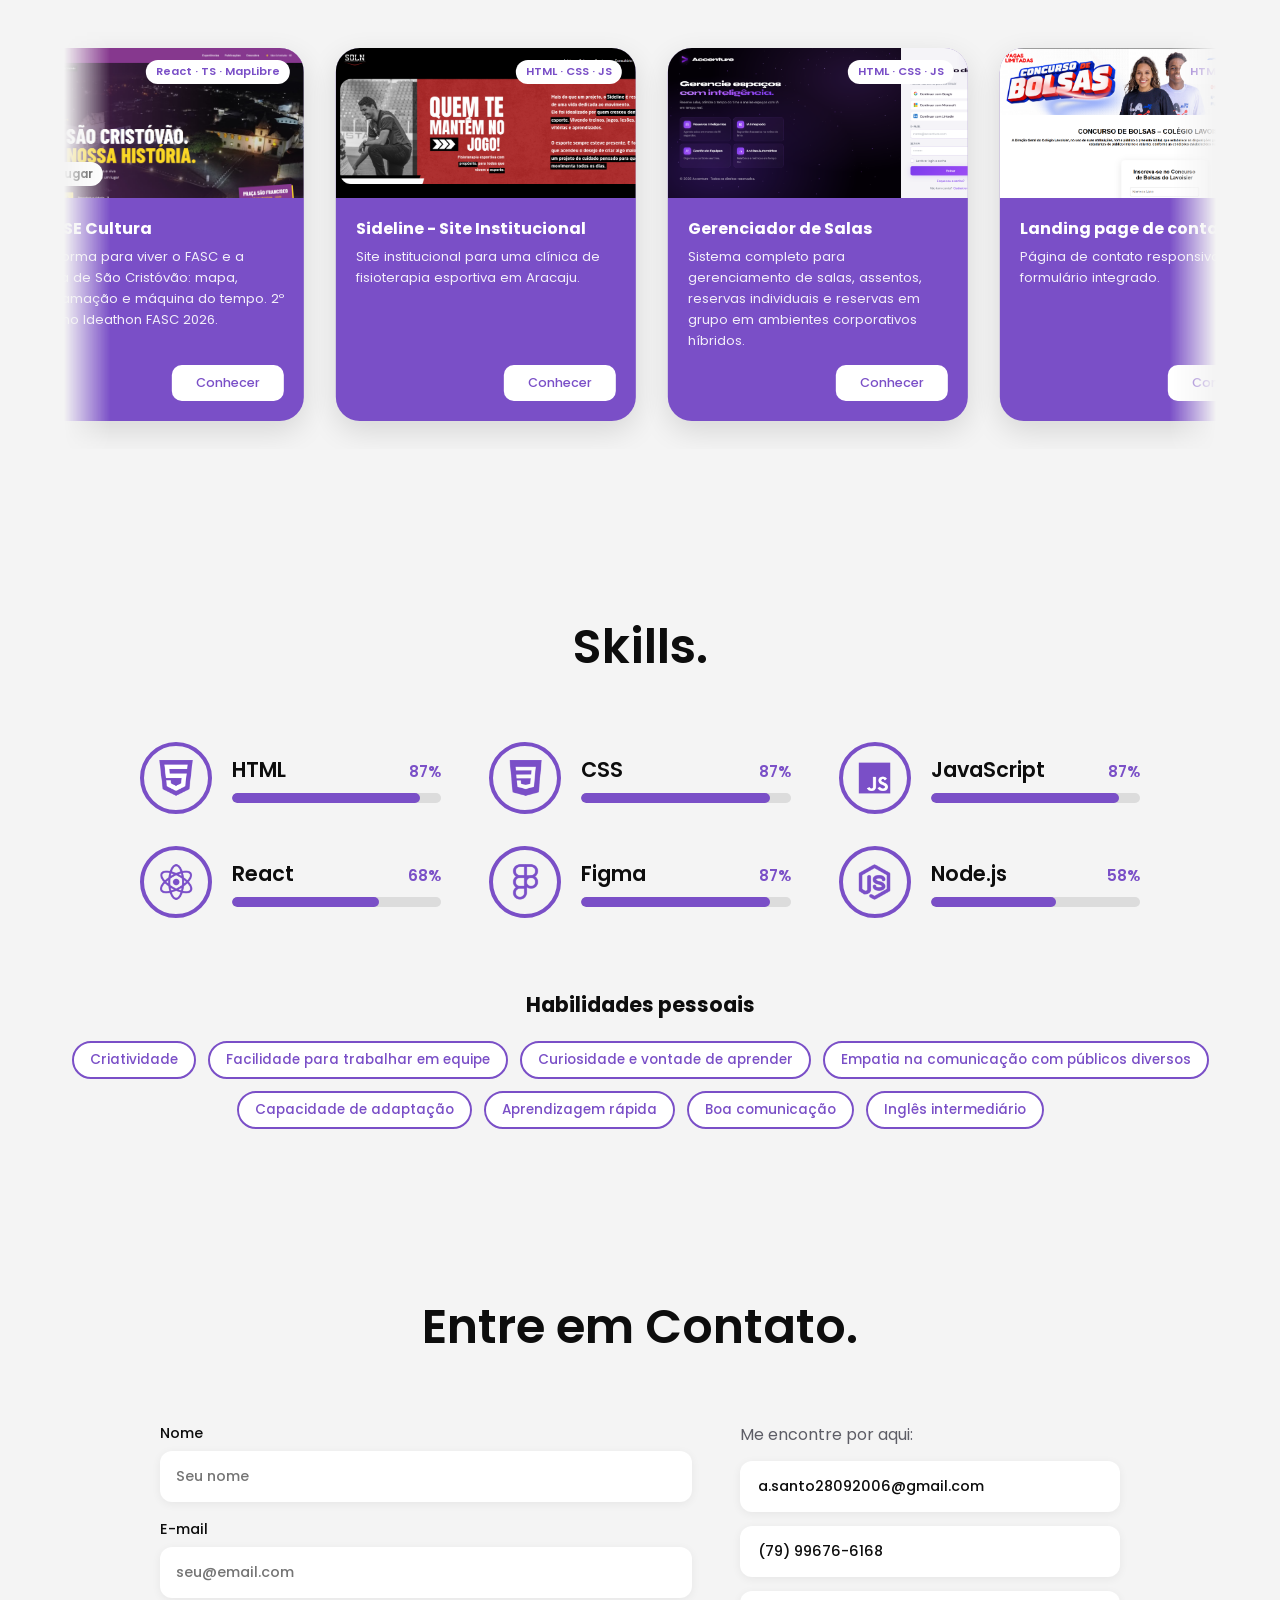
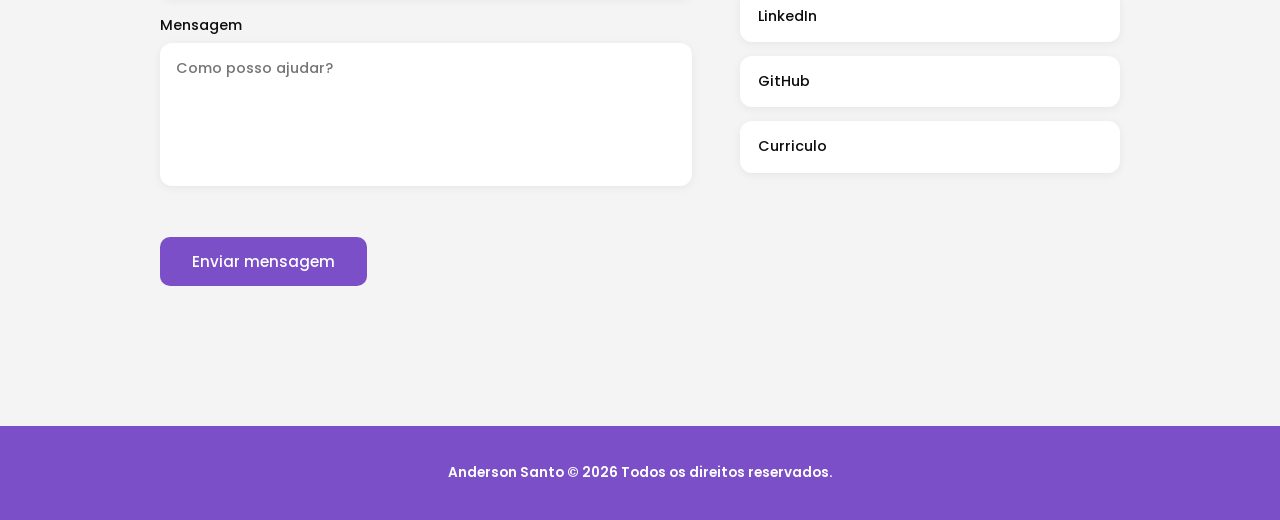
==== commit 7ee9145c: "Adiciona o projeto VivaSE Cultura ao portfólio - Novo card do VivaSE no carrossel, com selo de 2º lu" ====
--- a/index.html
+++ b/index.html
@@ -127,6 +127,19 @@
 
         <article class="card">
           <div class="card-img">
+            <img src="projects/vivase/assets/home.jpg" alt="Home da plataforma VivaSE Cultura">
+            <span class="card-icon">React · TS · MapLibre</span>
+            <span class="card-award">🥈 2º lugar</span>
+          </div>
+          <div class="card-body">
+            <h3>VivaSE Cultura</h3>
+            <p>Plataforma para viver o FASC e a cultura de São Cristóvão: mapa, programação e máquina do tempo. 2º lugar no Ideathon FASC 2026.</p>
+            <a class="btn btn-light" href="projects/vivase/index.html">Conhecer</a>
+          </div>
+        </article>
+
+        <article class="card">
+          <div class="card-img">
             <img src="img/image3.png" alt="Página inicial do site da Sideline"><span class="card-icon">HTML · CSS · JS</span></div>
           <div class="card-body">
             <h3>Sideline - Site Institucional</h3>
@@ -160,14 +173,6 @@
         </article>
 
         <!-- Cards reservados para próximos projetos: troque pelo conteúdo real quando tiver -->
-        <article class="card card-soon">
-          <div class="card-img"><span class="soon-mark">+</span></div>
-          <div class="card-body">
-            <h3>Em breve</h3>
-            <p>Novo projeto em desenvolvimento.</p>
-          </div>
-        </article>
-
         <article class="card card-soon">
           <div class="card-img"><span class="soon-mark">+</span></div>
           <div class="card-body">
--- a/style.css
+++ b/style.css
@@ -264,6 +264,16 @@
   background: #fff;
   padding: 3px 10px;
   border-radius: 20px;
+}
+.card-award {
+  position: absolute;
+  bottom: 12px; left: 14px;
+  font-size: 0.72rem; font-weight: 600;
+  color: var(--text);
+  background: #fff;
+  padding: 3px 10px;
+  border-radius: 20px;
+  box-shadow: 0 2px 8px rgba(0, 0, 0, 0.18);
 }
 .card-body {
   padding: 18px 20px 20px;
